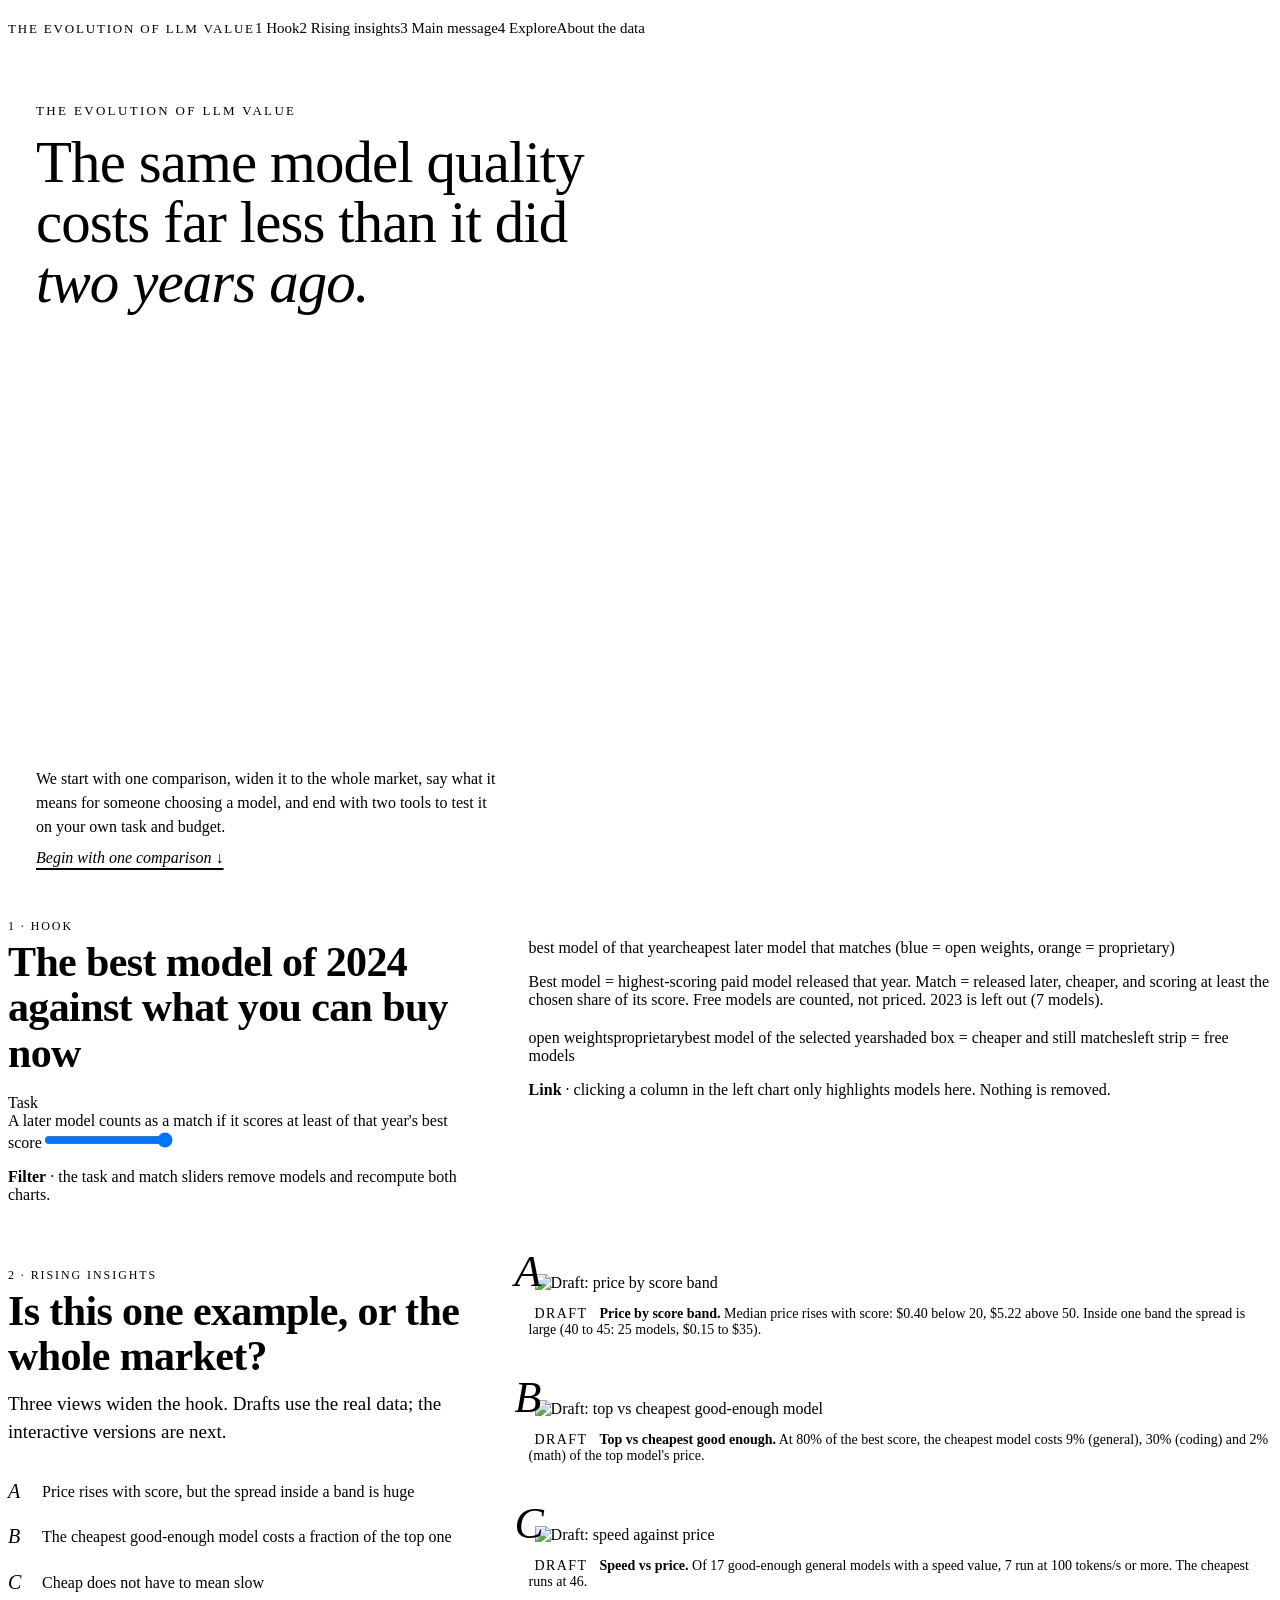
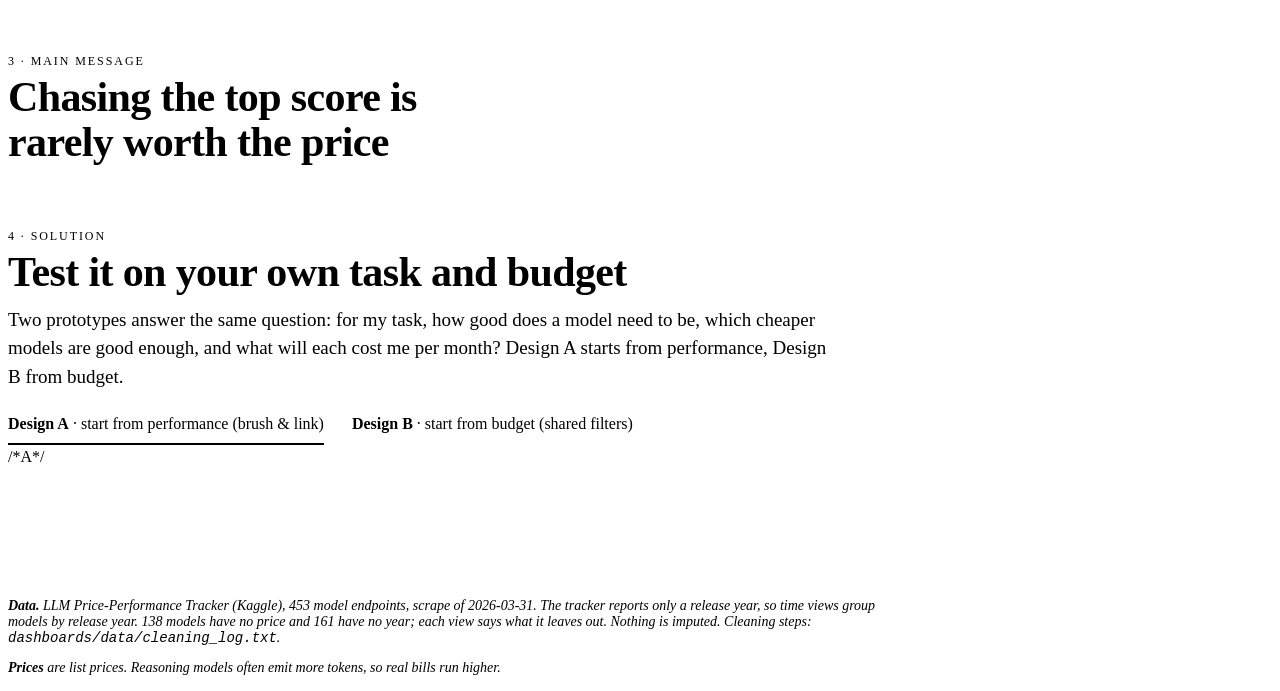
==== dashboards/src/index.html @ a0e3955b "Sticky-text split layout, hero time probe, count-ups, entrance reveals, reading progress and current" ====
<!doctype html>
<html lang="en"><head><meta charset="utf-8"><meta name="viewport" content="width=device-width,initial-scale=1">
<title>The Evolution of LLM Value</title>
<style>/*CSS*/
html { scroll-behavior: smooth; scroll-padding-top: 60px; }
.hero { min-height: calc(100vh - 52px); box-sizing: border-box; display: flex; flex-direction: column; }
section.story { padding: 120px 0 40px; }
/* split: the words stay pinned on the left while the evidence scrolls past on the right */
.split { display: grid; grid-template-columns: minmax(0, 5fr) minmax(0, 8fr); gap: 56px; align-items: start; }
.split > .txt { position: sticky; top: 84px; }
.split > .txt .controls { margin-top: 18px; }
.split > .vis { display: grid; gap: 28px; }
#hook .layoutB { grid-template-columns: 1fr; gap: 28px; }
#progress { position: absolute; left: 0; bottom: -1px; height: 2px; width: 100%; background: var(--emph); transform-origin: 0 50%; transform: scaleX(0); }
nav.top a[aria-current] { color: var(--text-primary); text-decoration: underline; text-decoration-color: var(--emph); text-underline-offset: 6px; text-decoration-thickness: 1.5px; }
.draft-index { list-style: none; padding: 0; margin: 22px 0 0; border-top: 1px solid var(--text-primary); }
.draft-index a { display: grid; grid-template-columns: 34px 1fr; padding: 12px 0; border-bottom: 1px solid var(--border); color: var(--text-secondary); text-decoration: none; font-size: 16px; line-height: 1.35; transition: color .2s, padding .2s; }
.draft-index a span { color: var(--emph); font-style: italic; font-size: 20px; line-height: 1; }
.draft-index a:hover, .draft-index a.on { color: var(--text-primary); padding-left: 6px; }
.fig-n { position: absolute; left: -14px; top: -18px; font-size: 44px; font-style: italic; line-height: 1; color: var(--emph); }
#message .stats { grid-template-columns: repeat(2, minmax(0, 1fr)); gap: 36px 32px; margin: 0; }
#message .stat .n { font-size: clamp(56px, 6.4vw, 96px); }
/* entrance: hidden only when JS is running and motion is welcome */
.js-rv .rv { opacity: 0; transform: translateY(18px); transition: opacity .7s ease, transform .7s cubic-bezier(.2,.7,.2,1); }
.js-rv .rv.in { opacity: 1; transform: none; }
/* draft lightbox */
#lightbox { position: fixed; inset: 0; z-index: 20; display: none; place-items: center; padding: 32px; background: rgb(20 16 10 / .72); cursor: zoom-out; }
#lightbox.on { display: grid; }
#lightbox figure { margin: 0; max-width: min(1100px, 100%); background: var(--surface-1); padding: 18px; border-radius: 2px; }
#lightbox img { width: 100%; height: auto; display: block; background: #fff; }
#lightbox figcaption { margin-top: 10px; font-size: 15px; color: var(--text-secondary); }
@media (max-width: 980px) { .split { grid-template-columns: 1fr; gap: 24px; } .split > .txt { position: static; } }
@media (max-width: 760px) { html nav.top { flex-wrap: nowrap; overflow-x: auto; white-space: nowrap; gap: 18px; scrollbar-width: none; } nav.top b { display: none; } }
@media (prefers-reduced-motion: reduce) { .js-rv .rv { opacity: 1; transform: none; transition: none; } }
nav.top { position: sticky; top: 0; z-index: 5; background: var(--surface-0); border-bottom: 1px solid var(--text-primary); margin: 0 -16px; padding: 12px 16px 10px; gap: 22px; flex-wrap: wrap; font-size: 15px; }
nav.top b { margin-right: auto; font-weight: 400; letter-spacing: .14em; text-transform: uppercase; font-size: 13px; }
nav.top a { text-decoration: none; color: var(--text-secondary); }
nav.top a:hover { color: var(--emph); }
/* Hero: a poster drawn from the data (story.js heroBg). Its own paper palette, light and dark. */
.hero { --paper: var(--surface-0); --ink: var(--text-primary); --ink-2: var(--text-secondary); --ink-3: var(--text-muted); --h-open: var(--open); --h-prop: var(--prop); --verm: var(--emph); --blend: multiply; }
@media (prefers-color-scheme: dark) { :root:where(:not([data-theme="light"])) .hero { --blend: screen; } }
:root[data-theme="dark"] .hero { --blend: screen; }
body { overflow-x: clip; }
.hero { position: relative; isolation: isolate; overflow: hidden; margin-inline: calc(50% - 50vw); padding: 56px max(16px, calc(50vw - 604px)) 28px;
  justify-content: space-between !important; background: var(--paper); color: var(--ink); font-family: var(--serif); }
#hero-bg { position: absolute; inset: 0; z-index: -1; width: 100%; height: 100%; }
.hero-head { display: grid; grid-template-columns: minmax(0, 1fr) auto; align-items: start; gap: 32px; }
.hero-kicker { font-size: 13px; letter-spacing: .18em; text-transform: uppercase; color: var(--ink-2); margin: 0 0 14px; }
.hero h1 { font-family: var(--serif); font-weight: 400; font-size: clamp(36px, 4.6vw, 64px); line-height: 1.02; letter-spacing: -0.015em; margin: 0; max-width: 10em; color: var(--ink); }
.hero h1 em { font-style: italic; color: var(--verm); }
.hero-num { text-align: right; margin: 6px 0 0; }
.hero-num .n { display: block; font-size: clamp(72px, 10vw, 156px); line-height: .82; letter-spacing: -0.04em; color: var(--verm); font-variant-numeric: lining-nums; }
.hero-num .d { display: block; margin-top: 12px; font-size: 15px; font-style: italic; line-height: 1.45; color: var(--ink-2); }
.hero-num .d b { font-style: normal; font-weight: 600; color: var(--ink); }
.hero-foot { display: flex; justify-content: space-between; align-items: flex-end; gap: 32px; flex-wrap: wrap; }
.hero-lede { max-width: 470px; font-size: 16px; line-height: 1.5; color: var(--ink-2); margin: 0 0 10px; }
.hero-scroll { font-style: italic; font-size: 16px; color: var(--ink); text-decoration: underline; text-decoration-color: var(--verm); text-underline-offset: 5px; text-decoration-thickness: 1.5px; }
.hero-scroll:hover { color: var(--verm); }
.hero-cap { max-width: 440px; margin: 0; font-size: 12.5px; font-style: italic; line-height: 1.5; color: var(--ink-3); text-align: right; }
#hero-bg text { font-family: var(--serif); }
#hero-bg .h-rule line { stroke: var(--ink-3); stroke-opacity: .28; stroke-dasharray: 1 5; }
#hero-bg .h-rule text { fill: var(--ink-3); font-size: 12px; font-style: italic; }
#hero-bg .h-strokes { mix-blend-mode: var(--blend); }
#hero-bg .h-strokes line { stroke-width: 1.1; stroke-linecap: round; opacity: .3; }
#hero-bg .h-strokes line.hit { stroke-width: 2; opacity: .85; }
#hero-bg .h-strokes .open { stroke: var(--h-open); fill: var(--h-open); }
#hero-bg .h-strokes .prop { stroke: var(--h-prop); fill: var(--h-prop); }
#hero-bg .h-base { stroke: var(--ink); stroke-width: 1.2; }
#hero-bg .h-year text { fill: var(--ink-2); font-size: 15px; font-style: italic; }
#hero-bg .h-ink path { fill: none; stroke: var(--ink); stroke-linecap: round; stroke-linejoin: round; }
#hero-bg .h-ink .thick { stroke-width: 3.2; }
#hero-bg .h-ink .thin { stroke-width: 1.1; opacity: .55; }
#hero-bg .h-art { opacity: .36; }
#hero-bg .h-note circle { fill: var(--paper); stroke: var(--verm); stroke-width: 2; }
#hero-bg .h-note .flag circle { fill: var(--ink); stroke: var(--paper); stroke-width: 2; }
#hero-bg .h-note .stem { stroke: var(--ink); stroke-width: 1.6; opacity: .7; }
#hero-bg .h-note text { fill: var(--ink-2); font-size: 14px; paint-order: stroke; stroke: var(--paper); stroke-width: 5px; stroke-linejoin: round; }
#hero-bg .h-note .k { font-size: 11px; letter-spacing: .14em; text-transform: uppercase; fill: var(--verm); }
#hero-bg .h-note .nm { font-size: 15px; fill: var(--ink); }
#hero-bg .h-note .sub { font-style: italic; }
#hero-bg .h-probe line { stroke: var(--ink); stroke-width: 1; stroke-dasharray: 3 3; }
#hero-bg .h-probe circle { fill: var(--verm); stroke: var(--paper); stroke-width: 2.5; }
.hero-cap b { font-weight: 400; color: var(--ink-2); }
@media (hover: hover) and (min-width: 761px) { .hero { cursor: crosshair; } .hero a { cursor: pointer; } }
@media (max-width: 760px) { #hero-bg .h-note { opacity: .4; } .hero-head { grid-template-columns: 1fr; gap: 18px; } .hero-num { text-align: left; } .hero-cap { text-align: left; } }
section.story { margin-top: 0; padding: 24px 0; }
.step { font-size: 12px; letter-spacing: .16em; text-transform: uppercase; color: var(--emph); margin: 0 0 6px; }
section.story > h2, .split > .txt > h2 { font-size: clamp(28px, 3.4vw, 42px); line-height: 1.08; letter-spacing: -0.015em; margin: 0 0 10px; max-width: 22em; }
.big { font-size: 19px; line-height: 1.5; max-width: 820px; margin: 4px 0 16px; color: var(--text-secondary); }
.big b { color: var(--text-primary); font-weight: 600; }
.drafts { display: grid; grid-template-columns: 1fr; gap: 56px; }
.drafts figure { position: relative; margin: 0; cursor: zoom-in; transition: transform .35s cubic-bezier(.2,.7,.2,1); }
.drafts figure img { transition: box-shadow .35s, border-color .35s; }
.drafts figure:hover, .drafts figure.on { transform: translateY(-4px); }
.drafts figure:hover img, .drafts figure.on img { border-color: var(--text-primary); box-shadow: 0 14px 30px rgb(40 30 15 / .14); }
.drafts img { width: 100%; height: auto; border-radius: 2px; border: 1px solid var(--border); background: #fff; padding: 6px; box-sizing: border-box; }
.drafts figcaption { font-size: 14px; color: var(--text-secondary); margin-top: 8px; }
.tag { display: inline-block; font: 10.5px/1.6 var(--sans); letter-spacing: .1em; text-transform: uppercase; padding: 0 6px; border: 1px solid var(--text-muted); border-radius: 2px; color: var(--text-muted); margin-right: 6px; }
.stats { display: grid; grid-template-columns: repeat(4, minmax(0,1fr)); gap: 12px; margin: 12px 0; }
.stat { background: transparent; border: 0; border-top: 1px solid var(--text-primary); border-radius: 0; padding: 12px 2px 0; }
.stat .n { font-size: clamp(40px, 4.6vw, 60px); font-weight: 400; color: var(--emph); line-height: 1; letter-spacing: -0.03em; }
.stat .d { font-size: 14px; font-style: italic; color: var(--text-secondary); margin-top: 8px; }
@media (max-width: 980px) { .stats { grid-template-columns: 1fr 1fr; } }
@media (max-width: 620px) { .stats, #message .stats { grid-template-columns: 1fr; } }
.tabs { display: flex; gap: 8px; margin: 10px 0 4px; flex-wrap: wrap; }
.tabs { gap: 28px !important; border-bottom: 1px solid var(--border); }
.tabs button { font: inherit; font-size: 16px; padding: 8px 0 10px; border: 0; border-bottom: 2px solid transparent; margin-bottom: -1px; background: none; color: var(--text-secondary); cursor: pointer; }
.tabs button b { color: var(--text-primary); }
.tabs button[aria-selected=true] { border-bottom-color: var(--emph); }
.tabs button[aria-selected=true] b { color: var(--emph); }
.design[hidden] { display: none; }
#h-sc .thr, #h-sc .thr-fill, #h-sc .thr-lab { display: none; }
footer { margin-top: 80px; font-size: 14px; font-style: italic; color: var(--text-muted); border-top: 1px solid var(--text-primary); padding-top: 14px; max-width: 900px; }
</style></head>
<body><main>
<nav class="top"><b>The Evolution of LLM Value</b><a href="#hook">1 Hook</a><a href="#insights">2 Rising insights</a><a href="#message">3 Main message</a><a href="#explore">4 Explore</a><a href="#about">About the data</a><span id="progress" aria-hidden="true"></span></nav>

<header class="hero" id="hero">
  <svg id="hero-bg" aria-hidden="true"></svg>
  <div class="hero-head">
    <div>
      <p class="hero-kicker">The Evolution of LLM Value</p>
      <h1>The same model quality costs far less than it did <em>two years ago.</em></h1>
    </div>
    <p class="hero-num"><span class="n" id="hero-ratio"></span><span class="d" id="hero-sub"></span></p>
  </div>
  <div class="hero-foot">
    <div>
      <p class="hero-lede">We start with one comparison, widen it to the whole market, say what it means for someone choosing a model, and end with two tools to test it on your own task and budget.</p>
      <a class="hero-scroll" href="#hook">Begin with one comparison ↓</a>
    </div>
    <p class="hero-cap" id="hero-cap"></p>
  </div>
</header>

<section class="story" id="hook">
 <div class="split">
 <div class="txt">
  <p class="step">1 · Hook</p>
  <h2>The best model of 2024 against what you can buy now</h2>
  <p class="big" id="hook-line"></p>
  <div class="controls card">
    <div class="grp"><span class="lab">Task</span><div class="seg" id="h-task"></div></div>
    <label class="grow"><span class="lab">A later model counts as a match if it scores at least <b id="h-pct-val"></b> of that year's best score</span><input id="h-pct" type="range" min="50" max="100" step="1" value="100"></label>
  </div>
  <p class="explain"><strong>Filter</strong> · the task and match sliders remove models and recompute both charts.</p>
 </div>
 <div class="vis">
  <div class="layoutB">
    <section class="card"><h2 id="h-flag-title"></h2><p class="hint" id="h-flag-hint"></p><div id="h-flags"></div><div class="legend"><span><i class="blk"></i>best model of that year</span><span><i class="hol" style="border-color:var(--open)"></i><i class="hol" style="border-color:var(--prop)"></i>cheapest later model that matches (blue = open weights, orange = proprietary)</span></div><p class="coverage">Best model = highest-scoring paid model released that year. Match = released later, cheaper, and scoring at least the chosen share of its score. Free models are counted, not priced. 2023 is left out (7 models).</p></section>
    <section class="card"><h2 id="h-sc-title"></h2><p class="hint" id="h-sc-hint"></p><div id="h-sc"></div>
      <div class="legend"><span><i style="background:var(--open)"></i>open weights</span><span><i style="background:var(--prop)"></i>proprietary</span><span><i class="ringi"></i>best model of the selected year</span><span>shaded box = cheaper and still matches</span><span>left strip = free models</span></div>
      <p class="coverage" id="h-cov"></p>
      <p class="explain link"><strong>Link</strong> · clicking a column in the left chart only highlights models here. Nothing is removed.</p></section>
  </div>
 </div>
 </div>
</section>

<section class="story" id="insights">
 <div class="split">
 <div class="txt">
  <p class="step">2 · Rising insights</p>
  <h2>Is this one example, or the whole market?</h2>
  <p class="big">Three views widen the hook. Drafts use the real data; the interactive versions are next.</p>
  <ol class="draft-index">
    <li><a href="#d1" data-f="d1"><span>A</span>Price rises with score, but the spread inside a band is huge</a></li>
    <li><a href="#d2" data-f="d2"><span>B</span>The cheapest good-enough model costs a fraction of the top one</a></li>
    <li><a href="#d3" data-f="d3"><span>C</span>Cheap does not have to mean slow</a></li>
  </ol>
 </div>
 <div class="vis">
  <div class="drafts">
    <figure id="d1"><span class="fig-n">A</span><img src="img/draft-1-price-by-score-band.png" alt="Draft: price by score band"><figcaption><span class="tag">draft</span><b>Price by score band.</b> Median price rises with score: $0.40 below 20, $5.22 above 50. Inside one band the spread is large (40 to 45: 25 models, $0.15 to $35).</figcaption></figure>
    <figure id="d2"><span class="fig-n">B</span><img src="img/draft-2-top-vs-cheapest.png" alt="Draft: top vs cheapest good-enough model"><figcaption><span class="tag">draft</span><b>Top vs cheapest good enough.</b> At 80% of the best score, the cheapest model costs 9% (general), 30% (coding) and 2% (math) of the top model's price.</figcaption></figure>
    <figure id="d3"><span class="fig-n">C</span><img src="img/draft-3-speed-vs-price.png" alt="Draft: speed against price"><figcaption><span class="tag">draft</span><b>Speed vs price.</b> Of 17 good-enough general models with a speed value, 7 run at 100 tokens/s or more. The cheapest runs at 46.</figcaption></figure>
  </div>
 </div>
 </div>
</section>

<section class="story" id="message">
 <div class="split">
 <div class="txt">
  <p class="step">3 · Main message</p>
  <h2>Chasing the top score is rarely worth the price</h2>
  <p class="big" id="msg-line"></p>
  <p class="coverage" id="msg-cov"></p>
 </div>
 <div class="vis">
  <div class="stats" id="stats"></div>
 </div>
 </div>
</section>

<section class="story" id="explore">
  <p class="step">4 · Solution</p>
  <h2>Test it on your own task and budget</h2>
  <p class="big">Two prototypes answer the same question: for my task, how good does a model need to be, which cheaper models are good enough, and what will each cost me per month? Design A starts from performance, Design B from budget.</p>
  <div class="tabs" role="tablist">
    <button role="tab" id="tab-a" aria-selected="true"><b>Design A</b> · start from performance <span style="color:var(--text-muted)">(brush &amp; link)</span></button>
    <button role="tab" id="tab-b" aria-selected="false"><b>Design B</b> · start from budget <span style="color:var(--text-muted)">(shared filters)</span></button>
  </div>
  <div class="design" id="design-a">/*A*/</div>
  <div class="design" id="design-b" hidden>/*B*/</div>
</section>

<footer id="about">
  <p><b>Data.</b> LLM Price-Performance Tracker (Kaggle), 453 model endpoints, scrape of 2026-03-31. The tracker reports only a release year, so time views group models by release year. 138 models have no price and 161 have no year; each view says what it leaves out. Nothing is imputed. Cleaning steps: <code>dashboards/data/cleaning_log.txt</code>.</p>
  <p><b>Prices</b> are list prices. Reasoning models often emit more tokens, so real bills run higher.</p>
</footer>
</main>
<script>/*D3*/</script>
<script>/*DATA*/</script>
<script>/*STATS*/</script>
<script>/*COMMON*/</script>
<script>/*APAGE*/</script>
<script>/*BPAGE*/</script>
<script>/*STORY*/</script>
<script>
(function(){
  const show = (k) => { for (const x of ["a","b"]) { document.getElementById("design-"+x).hidden = x!==k; document.getElementById("tab-"+x).setAttribute("aria-selected", x===k); } };
  document.getElementById("tab-a").onclick = () => show("a"); document.getElementById("tab-b").onclick = () => show("b");
  const fromHash = () => { if (location.hash === "#a" || location.hash === "#b") { show(location.hash[1]); document.getElementById("explore").scrollIntoView(); } };
  fromHash(); addEventListener("hashchange", fromHash);
})();
</script>
</body></html>
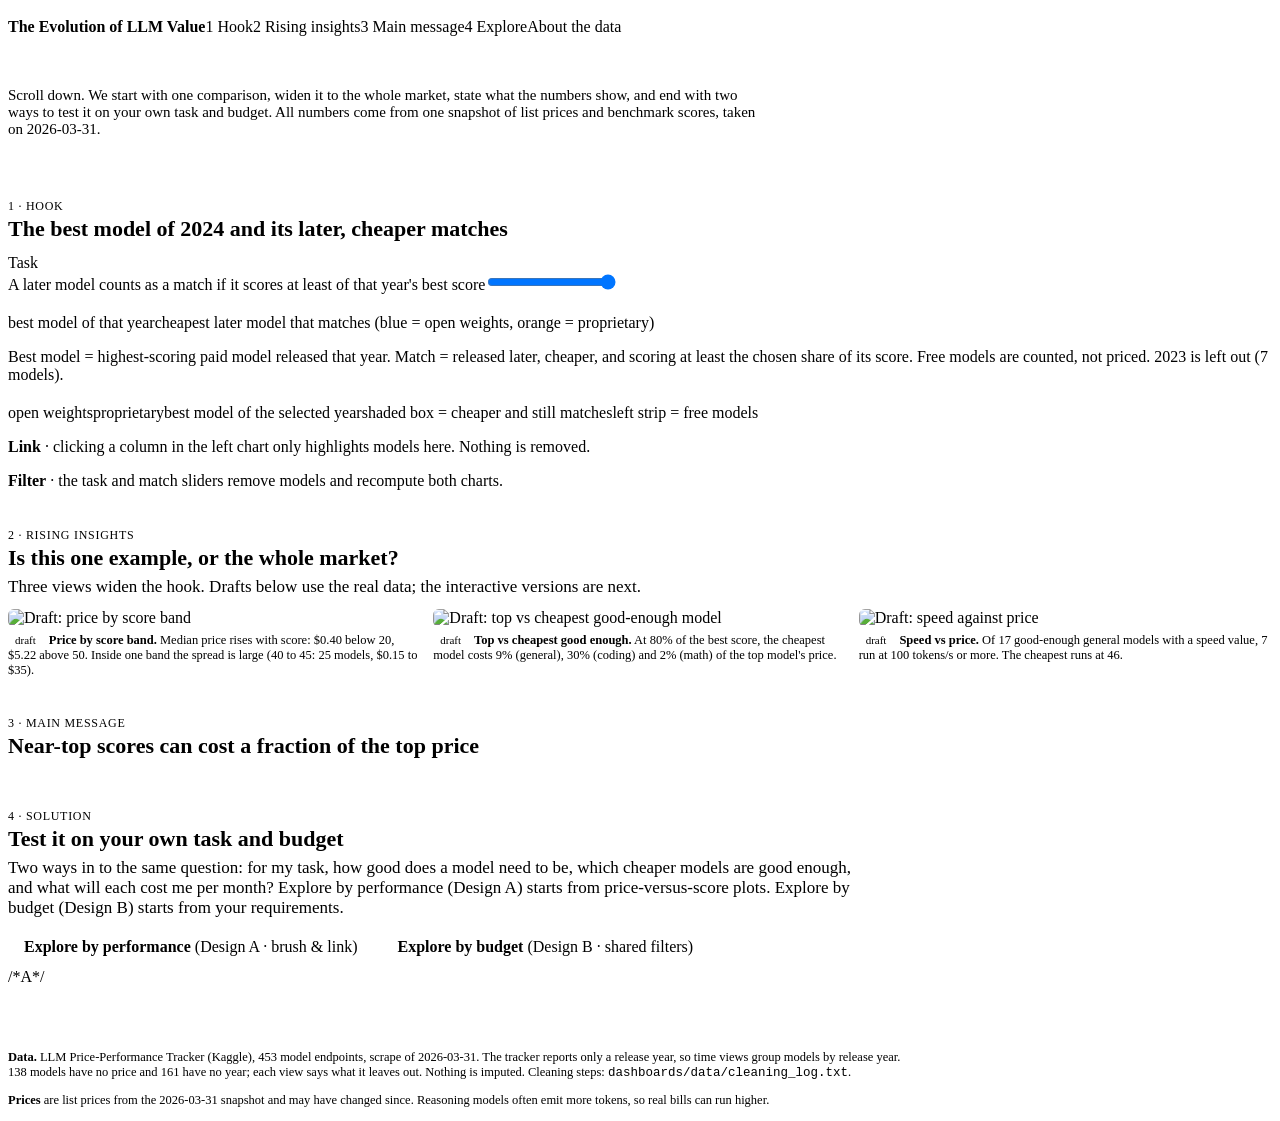
==== commit 714dfd99: "new refinements" ====
--- a/dashboards/src/index.html
+++ b/dashboards/src/index.html
@@ -2,150 +2,55 @@
 <html lang="en"><head><meta charset="utf-8"><meta name="viewport" content="width=device-width,initial-scale=1">
 <title>The Evolution of LLM Value</title>
 <style>/*CSS*/
-html { scroll-behavior: smooth; scroll-padding-top: 60px; }
-.hero { min-height: calc(100vh - 52px); box-sizing: border-box; display: flex; flex-direction: column; }
-section.story { padding: 120px 0 40px; }
-/* split: the words stay pinned on the left while the evidence scrolls past on the right */
-.split { display: grid; grid-template-columns: minmax(0, 5fr) minmax(0, 8fr); gap: 56px; align-items: start; }
-.split > .txt { position: sticky; top: 84px; }
-.split > .txt .controls { margin-top: 18px; }
-.split > .vis { display: grid; gap: 28px; }
-#hook .layoutB { grid-template-columns: 1fr; gap: 28px; }
-#progress { position: absolute; left: 0; bottom: -1px; height: 2px; width: 100%; background: var(--emph); transform-origin: 0 50%; transform: scaleX(0); }
-nav.top a[aria-current] { color: var(--text-primary); text-decoration: underline; text-decoration-color: var(--emph); text-underline-offset: 6px; text-decoration-thickness: 1.5px; }
-.draft-index { list-style: none; padding: 0; margin: 22px 0 0; border-top: 1px solid var(--text-primary); }
-.draft-index a { display: grid; grid-template-columns: 34px 1fr; padding: 12px 0; border-bottom: 1px solid var(--border); color: var(--text-secondary); text-decoration: none; font-size: 16px; line-height: 1.35; transition: color .2s, padding .2s; }
-.draft-index a span { color: var(--emph); font-style: italic; font-size: 20px; line-height: 1; }
-.draft-index a:hover, .draft-index a.on { color: var(--text-primary); padding-left: 6px; }
-.fig-n { position: absolute; left: -14px; top: -18px; font-size: 44px; font-style: italic; line-height: 1; color: var(--emph); }
-#message .stats { grid-template-columns: repeat(2, minmax(0, 1fr)); gap: 36px 32px; margin: 0; }
-#message .stat .n { font-size: clamp(56px, 6.4vw, 96px); }
-/* entrance: hidden only when JS is running and motion is welcome */
-.js-rv .rv { opacity: 0; transform: translateY(18px); transition: opacity .7s ease, transform .7s cubic-bezier(.2,.7,.2,1); }
-.js-rv .rv.in { opacity: 1; transform: none; }
-/* draft lightbox */
-#lightbox { position: fixed; inset: 0; z-index: 20; display: none; place-items: center; padding: 32px; background: rgb(20 16 10 / .72); cursor: zoom-out; }
-#lightbox.on { display: grid; }
-#lightbox figure { margin: 0; max-width: min(1100px, 100%); background: var(--surface-1); padding: 18px; border-radius: 2px; }
-#lightbox img { width: 100%; height: auto; display: block; background: #fff; }
-#lightbox figcaption { margin-top: 10px; font-size: 15px; color: var(--text-secondary); }
-@media (max-width: 980px) { .split { grid-template-columns: 1fr; gap: 24px; } .split > .txt { position: static; } }
-@media (max-width: 760px) { html nav.top { flex-wrap: nowrap; overflow-x: auto; white-space: nowrap; gap: 18px; scrollbar-width: none; } nav.top b { display: none; } }
-@media (prefers-reduced-motion: reduce) { .js-rv .rv { opacity: 1; transform: none; transition: none; } }
-nav.top { position: sticky; top: 0; z-index: 5; background: var(--surface-0); border-bottom: 1px solid var(--text-primary); margin: 0 -16px; padding: 12px 16px 10px; gap: 22px; flex-wrap: wrap; font-size: 15px; }
-nav.top b { margin-right: auto; font-weight: 400; letter-spacing: .14em; text-transform: uppercase; font-size: 13px; }
+html { scroll-behavior: smooth; scroll-padding-top: 52px; }
+nav.top { position: sticky; top: 0; z-index: 5; background: var(--surface-0); border-bottom: 1px solid var(--border); margin: 0 -16px; padding: 10px 16px; gap: 20px; flex-wrap: wrap; }
+nav.top b { margin-right: auto; }
 nav.top a { text-decoration: none; color: var(--text-secondary); }
-nav.top a:hover { color: var(--emph); }
-/* Hero: a poster drawn from the data (story.js heroBg). Its own paper palette, light and dark. */
-.hero { --paper: var(--surface-0); --ink: var(--text-primary); --ink-2: var(--text-secondary); --ink-3: var(--text-muted); --h-open: var(--open); --h-prop: var(--prop); --verm: var(--emph); --blend: multiply; }
-@media (prefers-color-scheme: dark) { :root:where(:not([data-theme="light"])) .hero { --blend: screen; } }
-:root[data-theme="dark"] .hero { --blend: screen; }
-body { overflow-x: clip; }
-.hero { position: relative; isolation: isolate; overflow: hidden; margin-inline: calc(50% - 50vw); padding: 56px max(16px, calc(50vw - 604px)) 28px;
-  justify-content: space-between !important; background: var(--paper); color: var(--ink); font-family: var(--serif); }
-#hero-bg { position: absolute; inset: 0; z-index: -1; width: 100%; height: 100%; }
-.hero-head { display: grid; grid-template-columns: minmax(0, 1fr) auto; align-items: start; gap: 32px; }
-.hero-kicker { font-size: 13px; letter-spacing: .18em; text-transform: uppercase; color: var(--ink-2); margin: 0 0 14px; }
-.hero h1 { font-family: var(--serif); font-weight: 400; font-size: clamp(36px, 4.6vw, 64px); line-height: 1.02; letter-spacing: -0.015em; margin: 0; max-width: 10em; color: var(--ink); }
-.hero h1 em { font-style: italic; color: var(--verm); }
-.hero-num { text-align: right; margin: 6px 0 0; }
-.hero-num .n { display: block; font-size: clamp(72px, 10vw, 156px); line-height: .82; letter-spacing: -0.04em; color: var(--verm); font-variant-numeric: lining-nums; }
-.hero-num .d { display: block; margin-top: 12px; font-size: 15px; font-style: italic; line-height: 1.45; color: var(--ink-2); }
-.hero-num .d b { font-style: normal; font-weight: 600; color: var(--ink); }
-.hero-foot { display: flex; justify-content: space-between; align-items: flex-end; gap: 32px; flex-wrap: wrap; }
-.hero-lede { max-width: 470px; font-size: 16px; line-height: 1.5; color: var(--ink-2); margin: 0 0 10px; }
-.hero-scroll { font-style: italic; font-size: 16px; color: var(--ink); text-decoration: underline; text-decoration-color: var(--verm); text-underline-offset: 5px; text-decoration-thickness: 1.5px; }
-.hero-scroll:hover { color: var(--verm); }
-.hero-cap { max-width: 440px; margin: 0; font-size: 12.5px; font-style: italic; line-height: 1.5; color: var(--ink-3); text-align: right; }
-#hero-bg text { font-family: var(--serif); }
-#hero-bg .h-rule line { stroke: var(--ink-3); stroke-opacity: .28; stroke-dasharray: 1 5; }
-#hero-bg .h-rule text { fill: var(--ink-3); font-size: 12px; font-style: italic; }
-#hero-bg .h-strokes { mix-blend-mode: var(--blend); }
-#hero-bg .h-strokes line { stroke-width: 1.1; stroke-linecap: round; opacity: .3; }
-#hero-bg .h-strokes line.hit { stroke-width: 2; opacity: .85; }
-#hero-bg .h-strokes .open { stroke: var(--h-open); fill: var(--h-open); }
-#hero-bg .h-strokes .prop { stroke: var(--h-prop); fill: var(--h-prop); }
-#hero-bg .h-base { stroke: var(--ink); stroke-width: 1.2; }
-#hero-bg .h-year text { fill: var(--ink-2); font-size: 15px; font-style: italic; }
-#hero-bg .h-ink path { fill: none; stroke: var(--ink); stroke-linecap: round; stroke-linejoin: round; }
-#hero-bg .h-ink .thick { stroke-width: 3.2; }
-#hero-bg .h-ink .thin { stroke-width: 1.1; opacity: .55; }
-#hero-bg .h-art { opacity: .36; }
-#hero-bg .h-note circle { fill: var(--paper); stroke: var(--verm); stroke-width: 2; }
-#hero-bg .h-note .flag circle { fill: var(--ink); stroke: var(--paper); stroke-width: 2; }
-#hero-bg .h-note .stem { stroke: var(--ink); stroke-width: 1.6; opacity: .7; }
-#hero-bg .h-note text { fill: var(--ink-2); font-size: 14px; paint-order: stroke; stroke: var(--paper); stroke-width: 5px; stroke-linejoin: round; }
-#hero-bg .h-note .k { font-size: 11px; letter-spacing: .14em; text-transform: uppercase; fill: var(--verm); }
-#hero-bg .h-note .nm { font-size: 15px; fill: var(--ink); }
-#hero-bg .h-note .sub { font-style: italic; }
-#hero-bg .h-probe line { stroke: var(--ink); stroke-width: 1; stroke-dasharray: 3 3; }
-#hero-bg .h-probe circle { fill: var(--verm); stroke: var(--paper); stroke-width: 2.5; }
-.hero-cap b { font-weight: 400; color: var(--ink-2); }
-@media (hover: hover) and (min-width: 761px) { .hero { cursor: crosshair; } .hero a { cursor: pointer; } }
-@media (max-width: 760px) { #hero-bg .h-note { opacity: .4; } .hero-head { grid-template-columns: 1fr; gap: 18px; } .hero-num { text-align: left; } .hero-cap { text-align: left; } }
-section.story { margin-top: 0; padding: 24px 0; }
-.step { font-size: 12px; letter-spacing: .16em; text-transform: uppercase; color: var(--emph); margin: 0 0 6px; }
-section.story > h2, .split > .txt > h2 { font-size: clamp(28px, 3.4vw, 42px); line-height: 1.08; letter-spacing: -0.015em; margin: 0 0 10px; max-width: 22em; }
-.big { font-size: 19px; line-height: 1.5; max-width: 820px; margin: 4px 0 16px; color: var(--text-secondary); }
-.big b { color: var(--text-primary); font-weight: 600; }
-.drafts { display: grid; grid-template-columns: 1fr; gap: 56px; }
-.drafts figure { position: relative; margin: 0; cursor: zoom-in; transition: transform .35s cubic-bezier(.2,.7,.2,1); }
-.drafts figure img { transition: box-shadow .35s, border-color .35s; }
-.drafts figure:hover, .drafts figure.on { transform: translateY(-4px); }
-.drafts figure:hover img, .drafts figure.on img { border-color: var(--text-primary); box-shadow: 0 14px 30px rgb(40 30 15 / .14); }
-.drafts img { width: 100%; height: auto; border-radius: 2px; border: 1px solid var(--border); background: #fff; padding: 6px; box-sizing: border-box; }
-.drafts figcaption { font-size: 14px; color: var(--text-secondary); margin-top: 8px; }
-.tag { display: inline-block; font: 10.5px/1.6 var(--sans); letter-spacing: .1em; text-transform: uppercase; padding: 0 6px; border: 1px solid var(--text-muted); border-radius: 2px; color: var(--text-muted); margin-right: 6px; }
+nav.top a:hover { color: var(--accent); }
+.hero { padding: 26px 0 8px; }
+.hero h1 { font-size: 30px; line-height: 1.15; margin: 4px 0 8px; max-width: 860px; }
+.hero p { max-width: 760px; color: var(--text-secondary); font-size: 15px; }
+section.story { margin-top: 38px; }
+.step { font-size: 12px; letter-spacing: .06em; text-transform: uppercase; color: var(--text-muted); margin: 0; }
+section.story > h2 { font-size: 22px; margin: 2px 0 6px; }
+.big { font-size: 17px; max-width: 860px; margin: 4px 0 12px; }
+.big b { color: var(--accent); }
+.drafts { display: grid; grid-template-columns: repeat(3, minmax(0,1fr)); gap: 12px; }
+.drafts figure { margin: 0; }
+.drafts img { width: 100%; height: auto; border-radius: 6px; border: 1px solid var(--border); background: #fff; }
+.drafts figcaption { font-size: 12.5px; color: var(--text-secondary); margin-top: 6px; }
+.tag { display: inline-block; font-size: 11px; padding: 1px 7px; border: 1px dashed var(--text-muted); border-radius: 10px; color: var(--text-muted); margin-right: 6px; }
 .stats { display: grid; grid-template-columns: repeat(4, minmax(0,1fr)); gap: 12px; margin: 12px 0; }
-.stat { background: transparent; border: 0; border-top: 1px solid var(--text-primary); border-radius: 0; padding: 12px 2px 0; }
-.stat .n { font-size: clamp(40px, 4.6vw, 60px); font-weight: 400; color: var(--emph); line-height: 1; letter-spacing: -0.03em; }
-.stat .d { font-size: 14px; font-style: italic; color: var(--text-secondary); margin-top: 8px; }
-@media (max-width: 980px) { .stats { grid-template-columns: 1fr 1fr; } }
-@media (max-width: 620px) { .stats, #message .stats { grid-template-columns: 1fr; } }
+.stat { background: var(--surface-1); border: 1px solid var(--border); border-radius: 10px; padding: 12px 14px; }
+.stat .n { font-size: 28px; font-weight: 700; color: var(--accent); line-height: 1.1; }
+.stat .d { font-size: 12.5px; color: var(--text-secondary); margin-top: 4px; }
+@media (max-width: 980px) { .drafts, .stats { grid-template-columns: 1fr 1fr; } }
+@media (max-width: 620px) { .drafts, .stats { grid-template-columns: 1fr; } }
 .tabs { display: flex; gap: 8px; margin: 10px 0 4px; flex-wrap: wrap; }
-.tabs { gap: 28px !important; border-bottom: 1px solid var(--border); }
-.tabs button { font: inherit; font-size: 16px; padding: 8px 0 10px; border: 0; border-bottom: 2px solid transparent; margin-bottom: -1px; background: none; color: var(--text-secondary); cursor: pointer; }
+.tabs button { font: inherit; padding: 8px 16px; border: 1px solid var(--border); border-radius: 10px; background: var(--surface-1); color: var(--text-secondary); cursor: pointer; }
 .tabs button b { color: var(--text-primary); }
-.tabs button[aria-selected=true] { border-bottom-color: var(--emph); }
-.tabs button[aria-selected=true] b { color: var(--emph); }
+.tabs button[aria-selected=true] { border-color: var(--accent); box-shadow: 0 0 0 1px var(--accent); }
+.tabs button[aria-selected=true] b { color: var(--accent); }
 .design[hidden] { display: none; }
 #h-sc .thr, #h-sc .thr-fill, #h-sc .thr-lab { display: none; }
-footer { margin-top: 80px; font-size: 14px; font-style: italic; color: var(--text-muted); border-top: 1px solid var(--text-primary); padding-top: 14px; max-width: 900px; }
+footer { margin-top: 40px; font-size: 12.5px; color: var(--text-muted); border-top: 1px solid var(--border); padding-top: 12px; max-width: 900px; }
 </style></head>
 <body><main>
-<nav class="top"><b>The Evolution of LLM Value</b><a href="#hook">1 Hook</a><a href="#insights">2 Rising insights</a><a href="#message">3 Main message</a><a href="#explore">4 Explore</a><a href="#about">About the data</a><span id="progress" aria-hidden="true"></span></nav>
+<nav class="top"><b>The Evolution of LLM Value</b><a href="#hook">1 Hook</a><a href="#insights">2 Rising insights</a><a href="#message">3 Main message</a><a href="#explore">4 Explore</a><a href="#about">About the data</a></nav>
 
-<header class="hero" id="hero">
-  <svg id="hero-bg" aria-hidden="true"></svg>
-  <div class="hero-head">
-    <div>
-      <p class="hero-kicker">The Evolution of LLM Value</p>
-      <h1>The same model quality costs far less than it did <em>two years ago.</em></h1>
-    </div>
-    <p class="hero-num"><span class="n" id="hero-ratio"></span><span class="d" id="hero-sub"></span></p>
-  </div>
-  <div class="hero-foot">
-    <div>
-      <p class="hero-lede">We start with one comparison, widen it to the whole market, say what it means for someone choosing a model, and end with two tools to test it on your own task and budget.</p>
-      <a class="hero-scroll" href="#hook">Begin with one comparison ↓</a>
-    </div>
-    <p class="hero-cap" id="hero-cap"></p>
-  </div>
+<header class="hero">
+  <h1 id="hero-h1"></h1>
+  <p>Scroll down. We start with one comparison, widen it to the whole market, state what the numbers show, and end with two ways to test it on your own task and budget. All numbers come from one snapshot of list prices and benchmark scores, taken on 2026-03-31.</p>
 </header>
 
 <section class="story" id="hook">
- <div class="split">
- <div class="txt">
   <p class="step">1 · Hook</p>
-  <h2>The best model of 2024 against what you can buy now</h2>
+  <h2>The best model of 2024 and its later, cheaper matches</h2>
   <p class="big" id="hook-line"></p>
   <div class="controls card">
     <div class="grp"><span class="lab">Task</span><div class="seg" id="h-task"></div></div>
     <label class="grow"><span class="lab">A later model counts as a match if it scores at least <b id="h-pct-val"></b> of that year's best score</span><input id="h-pct" type="range" min="50" max="100" step="1" value="100"></label>
   </div>
-  <p class="explain"><strong>Filter</strong> · the task and match sliders remove models and recompute both charts.</p>
- </div>
- <div class="vis">
   <div class="layoutB">
     <section class="card"><h2 id="h-flag-title"></h2><p class="hint" id="h-flag-hint"></p><div id="h-flags"></div><div class="legend"><span><i class="blk"></i>best model of that year</span><span><i class="hol" style="border-color:var(--open)"></i><i class="hol" style="border-color:var(--prop)"></i>cheapest later model that matches (blue = open weights, orange = proprietary)</span></div><p class="coverage">Best model = highest-scoring paid model released that year. Match = released later, cheaper, and scoring at least the chosen share of its score. Free models are counted, not priced. 2023 is left out (7 models).</p></section>
     <section class="card"><h2 id="h-sc-title"></h2><p class="hint" id="h-sc-hint"></p><div id="h-sc"></div>
@@ -153,53 +58,35 @@
       <p class="coverage" id="h-cov"></p>
       <p class="explain link"><strong>Link</strong> · clicking a column in the left chart only highlights models here. Nothing is removed.</p></section>
   </div>
- </div>
- </div>
+  <p class="explain"><strong>Filter</strong> · the task and match sliders remove models and recompute both charts.</p>
 </section>
 
 <section class="story" id="insights">
- <div class="split">
- <div class="txt">
   <p class="step">2 · Rising insights</p>
   <h2>Is this one example, or the whole market?</h2>
-  <p class="big">Three views widen the hook. Drafts use the real data; the interactive versions are next.</p>
-  <ol class="draft-index">
-    <li><a href="#d1" data-f="d1"><span>A</span>Price rises with score, but the spread inside a band is huge</a></li>
-    <li><a href="#d2" data-f="d2"><span>B</span>The cheapest good-enough model costs a fraction of the top one</a></li>
-    <li><a href="#d3" data-f="d3"><span>C</span>Cheap does not have to mean slow</a></li>
-  </ol>
- </div>
- <div class="vis">
+  <p class="big">Three views widen the hook. Drafts below use the real data; the interactive versions are next.</p>
   <div class="drafts">
-    <figure id="d1"><span class="fig-n">A</span><img src="img/draft-1-price-by-score-band.png" alt="Draft: price by score band"><figcaption><span class="tag">draft</span><b>Price by score band.</b> Median price rises with score: $0.40 below 20, $5.22 above 50. Inside one band the spread is large (40 to 45: 25 models, $0.15 to $35).</figcaption></figure>
-    <figure id="d2"><span class="fig-n">B</span><img src="img/draft-2-top-vs-cheapest.png" alt="Draft: top vs cheapest good-enough model"><figcaption><span class="tag">draft</span><b>Top vs cheapest good enough.</b> At 80% of the best score, the cheapest model costs 9% (general), 30% (coding) and 2% (math) of the top model's price.</figcaption></figure>
-    <figure id="d3"><span class="fig-n">C</span><img src="img/draft-3-speed-vs-price.png" alt="Draft: speed against price"><figcaption><span class="tag">draft</span><b>Speed vs price.</b> Of 17 good-enough general models with a speed value, 7 run at 100 tokens/s or more. The cheapest runs at 46.</figcaption></figure>
+    <figure><img src="img/draft-1-price-by-score-band.png" alt="Draft: price by score band"><figcaption><span class="tag">draft</span><b>Price by score band.</b> Median price rises with score: $0.40 below 20, $5.22 above 50. Inside one band the spread is large (40 to 45: 25 models, $0.15 to $35).</figcaption></figure>
+    <figure><img src="img/draft-2-top-vs-cheapest.png" alt="Draft: top vs cheapest good-enough model"><figcaption><span class="tag">draft</span><b>Top vs cheapest good enough.</b> At 80% of the best score, the cheapest model costs 9% (general), 30% (coding) and 2% (math) of the top model's price.</figcaption></figure>
+    <figure><img src="img/draft-3-speed-vs-price.png" alt="Draft: speed against price"><figcaption><span class="tag">draft</span><b>Speed vs price.</b> Of 17 good-enough general models with a speed value, 7 run at 100 tokens/s or more. The cheapest runs at 46.</figcaption></figure>
   </div>
- </div>
- </div>
 </section>
 
 <section class="story" id="message">
- <div class="split">
- <div class="txt">
   <p class="step">3 · Main message</p>
-  <h2>Chasing the top score is rarely worth the price</h2>
+  <h2>Near-top scores can cost a fraction of the top price</h2>
   <p class="big" id="msg-line"></p>
+  <div class="stats" id="stats"></div>
   <p class="coverage" id="msg-cov"></p>
- </div>
- <div class="vis">
-  <div class="stats" id="stats"></div>
- </div>
- </div>
 </section>
 
 <section class="story" id="explore">
   <p class="step">4 · Solution</p>
   <h2>Test it on your own task and budget</h2>
-  <p class="big">Two prototypes answer the same question: for my task, how good does a model need to be, which cheaper models are good enough, and what will each cost me per month? Design A starts from performance, Design B from budget.</p>
+  <p class="big">Two ways in to the same question: for my task, how good does a model need to be, which cheaper models are good enough, and what will each cost me per month? Explore by performance (Design A) starts from price-versus-score plots. Explore by budget (Design B) starts from your requirements.</p>
   <div class="tabs" role="tablist">
-    <button role="tab" id="tab-a" aria-selected="true"><b>Design A</b> · start from performance <span style="color:var(--text-muted)">(brush &amp; link)</span></button>
-    <button role="tab" id="tab-b" aria-selected="false"><b>Design B</b> · start from budget <span style="color:var(--text-muted)">(shared filters)</span></button>
+    <button role="tab" id="tab-a" aria-selected="true"><b>Explore by performance</b> <span style="color:var(--text-muted)">(Design A · brush &amp; link)</span></button>
+    <button role="tab" id="tab-b" aria-selected="false"><b>Explore by budget</b> <span style="color:var(--text-muted)">(Design B · shared filters)</span></button>
   </div>
   <div class="design" id="design-a">/*A*/</div>
   <div class="design" id="design-b" hidden>/*B*/</div>
@@ -207,7 +94,7 @@
 
 <footer id="about">
   <p><b>Data.</b> LLM Price-Performance Tracker (Kaggle), 453 model endpoints, scrape of 2026-03-31. The tracker reports only a release year, so time views group models by release year. 138 models have no price and 161 have no year; each view says what it leaves out. Nothing is imputed. Cleaning steps: <code>dashboards/data/cleaning_log.txt</code>.</p>
-  <p><b>Prices</b> are list prices. Reasoning models often emit more tokens, so real bills run higher.</p>
+  <p><b>Prices</b> are list prices from the 2026-03-31 snapshot and may have changed since. Reasoning models often emit more tokens, so real bills can run higher.</p>
 </footer>
 </main>
 <script>/*D3*/</script>
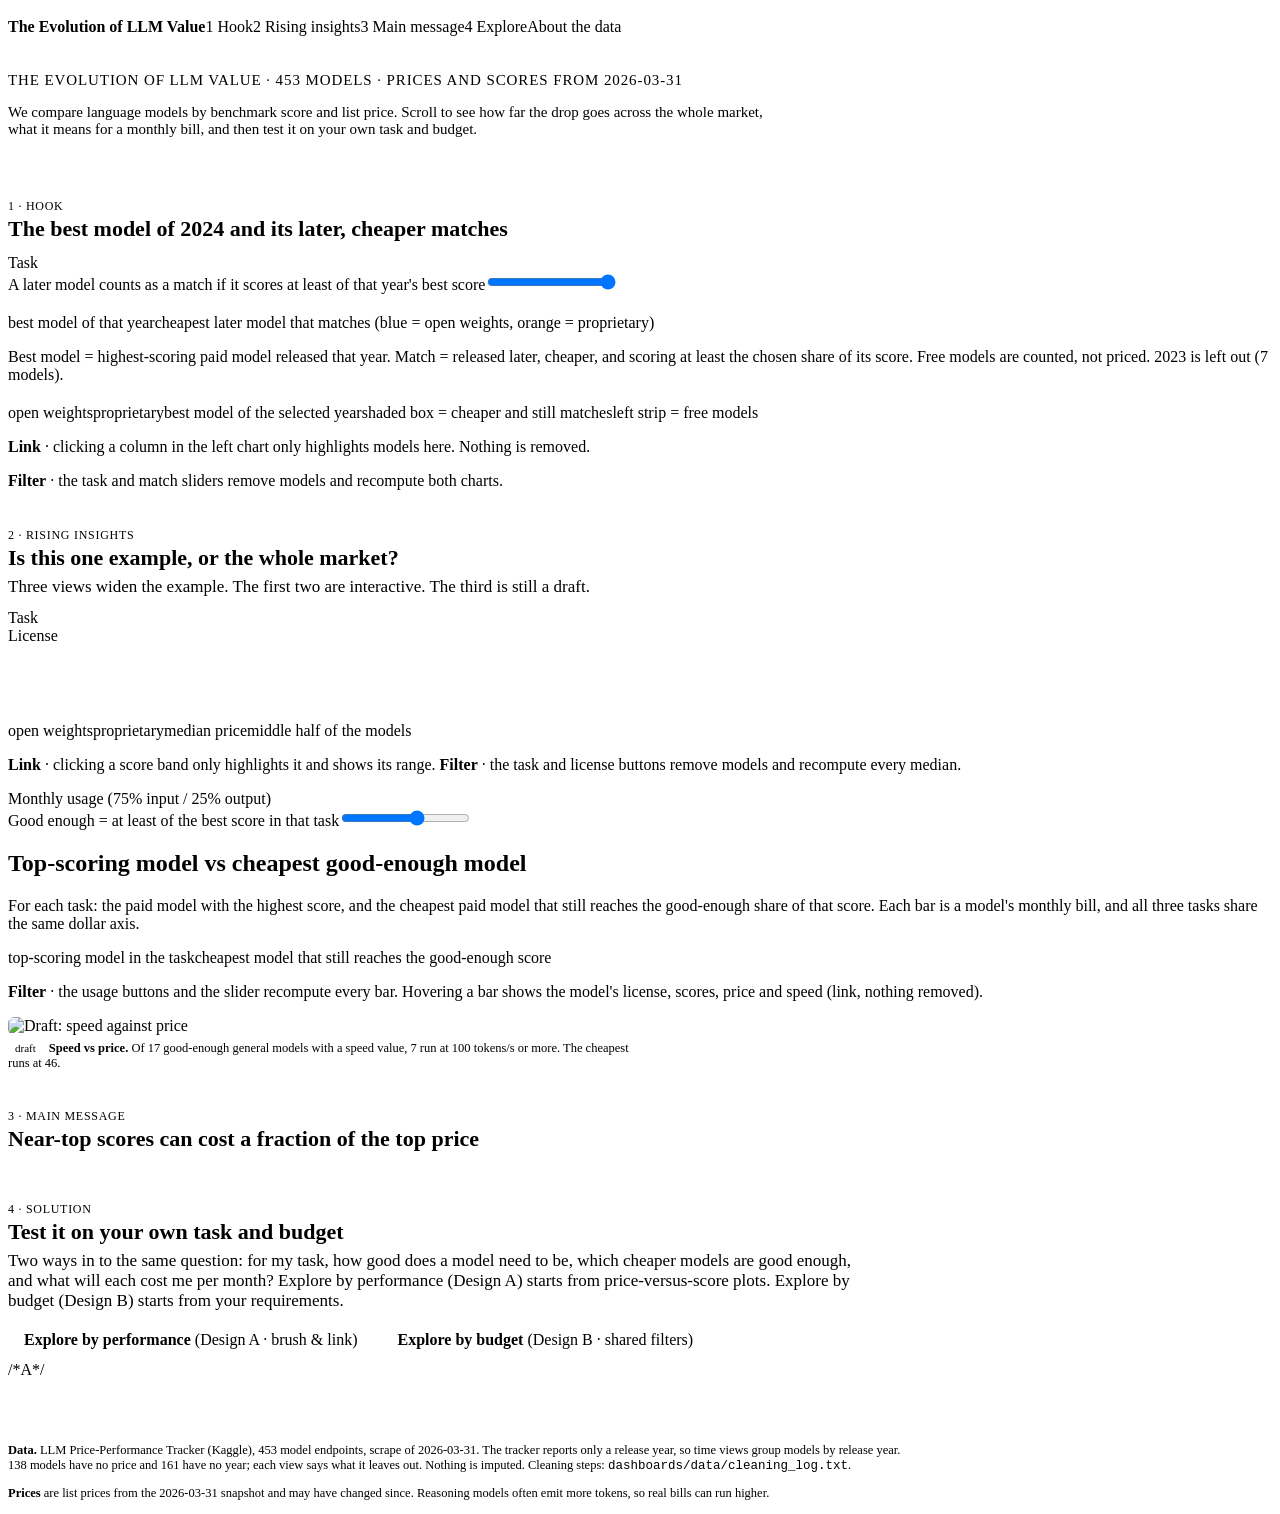
==== commit 7935097d: "new refinements" ====
--- a/dashboards/src/index.html
+++ b/dashboards/src/index.html
@@ -20,6 +20,7 @@
 .drafts img { width: 100%; height: auto; border-radius: 6px; border: 1px solid var(--border); background: #fff; }
 .drafts figcaption { font-size: 12.5px; color: var(--text-secondary); margin-top: 6px; }
 .tag { display: inline-block; font-size: 11px; padding: 1px 7px; border: 1px dashed var(--text-muted); border-radius: 10px; color: var(--text-muted); margin-right: 6px; }
+.drafts.two { grid-template-columns: minmax(0,1fr) minmax(0,1fr); }
 .stats { display: grid; grid-template-columns: repeat(4, minmax(0,1fr)); gap: 12px; margin: 12px 0; }
 .stat { background: var(--surface-1); border: 1px solid var(--border); border-radius: 10px; padding: 12px 14px; }
 .stat .n { font-size: 28px; font-weight: 700; color: var(--accent); line-height: 1.1; }
@@ -39,8 +40,9 @@
 <nav class="top"><b>The Evolution of LLM Value</b><a href="#hook">1 Hook</a><a href="#insights">2 Rising insights</a><a href="#message">3 Main message</a><a href="#explore">4 Explore</a><a href="#about">About the data</a></nav>
 
 <header class="hero">
+  <p class="step">The Evolution of LLM Value · 453 models · prices and scores from 2026-03-31</p>
   <h1 id="hero-h1"></h1>
-  <p>Scroll down. We start with one comparison, widen it to the whole market, state what the numbers show, and end with two ways to test it on your own task and budget. All numbers come from one snapshot of list prices and benchmark scores, taken on 2026-03-31.</p>
+  <p>We compare language models by benchmark score and list price. Scroll to see how far the drop goes across the whole market, what it means for a monthly bill, and then test it on your own task and budget.</p>
 </header>
 
 <section class="story" id="hook">
@@ -64,10 +66,34 @@
 <section class="story" id="insights">
   <p class="step">2 · Rising insights</p>
   <h2>Is this one example, or the whole market?</h2>
-  <p class="big">Three views widen the hook. Drafts below use the real data; the interactive versions are next.</p>
-  <div class="drafts">
-    <figure><img src="img/draft-1-price-by-score-band.png" alt="Draft: price by score band"><figcaption><span class="tag">draft</span><b>Price by score band.</b> Median price rises with score: $0.40 below 20, $5.22 above 50. Inside one band the spread is large (40 to 45: 25 models, $0.15 to $35).</figcaption></figure>
-    <figure><img src="img/draft-2-top-vs-cheapest.png" alt="Draft: top vs cheapest good-enough model"><figcaption><span class="tag">draft</span><b>Top vs cheapest good enough.</b> At 80% of the best score, the cheapest model costs 9% (general), 30% (coding) and 2% (math) of the top model's price.</figcaption></figure>
+  <p class="big">Three views widen the example. The first two are interactive. The third is still a draft.</p>
+  <section class="card">
+    <div class="controls">
+      <div class="grp"><span class="lab">Task</span><div class="seg" id="i-task"></div></div>
+      <div class="grp"><span class="lab">License</span><div class="seg" id="i-lic"></div></div>
+    </div>
+    <h2 id="i1-title"></h2>
+    <p class="hint" id="i1-hint"></p>
+    <p class="big" style="font-size:15px;margin:2px 0 8px" id="i1-take"></p>
+    <div id="i1-chart"></div>
+    <p class="hint" id="i1-detail" style="min-height:38px;margin-top:6px"></p>
+    <div class="legend"><span><i style="background:var(--open)"></i>open weights</span><span><i style="background:var(--prop)"></i>proprietary</span><span><i class="sq" style="background:var(--text-primary);height:3px;width:14px;border-radius:0;vertical-align:3px"></i>median price</span><span><i class="sq" style="background:var(--text-muted);opacity:.35"></i>middle half of the models</span></div>
+    <p class="coverage" id="i1-cov"></p>
+    <p class="explain link"><strong>Link</strong> · clicking a score band only highlights it and shows its range. <strong>Filter</strong> · the task and license buttons remove models and recompute every median.</p>
+  </section>
+  <section class="card" style="margin-top:14px">
+    <div class="controls">
+      <div class="grp"><span class="lab">Monthly usage (75% input / 25% output)</span><div class="seg" id="i2-usage"></div></div>
+      <label class="grow"><span class="lab">Good enough = at least <b id="i2-pct-val"></b> of the best score in that task</span><input id="i2-pct" type="range" min="50" max="100" step="1" value="80"></label>
+    </div>
+    <h2>Top-scoring model vs cheapest good-enough model</h2>
+    <p class="hint">For each task: the paid model with the highest score, and the cheapest paid model that still reaches the good-enough share of that score. Each bar is a model's monthly bill, and all three tasks share the same dollar axis.</p>
+    <div id="i2-chart"></div>
+    <div class="legend"><span><i class="sq" style="background:var(--role-top)"></i>top-scoring model in the task</span><span><i class="sq" style="background:var(--role-cheap)"></i>cheapest model that still reaches the good-enough score</span></div>
+    <p class="coverage" id="i2-cov"></p>
+    <p class="explain link"><strong>Filter</strong> · the usage buttons and the slider recompute every bar. Hovering a bar shows the model's license, scores, price and speed (link, nothing removed).</p>
+  </section>
+  <div class="drafts two" style="margin-top:14px">
     <figure><img src="img/draft-3-speed-vs-price.png" alt="Draft: speed against price"><figcaption><span class="tag">draft</span><b>Speed vs price.</b> Of 17 good-enough general models with a speed value, 7 run at 100 tokens/s or more. The cheapest runs at 46.</figcaption></figure>
   </div>
 </section>
@@ -104,6 +130,7 @@
 <script>/*APAGE*/</script>
 <script>/*BPAGE*/</script>
 <script>/*STORY*/</script>
+<script>/*INSIGHTS*/</script>
 <script>
 (function(){
   const show = (k) => { for (const x of ["a","b"]) { document.getElementById("design-"+x).hidden = x!==k; document.getElementById("tab-"+x).setAttribute("aria-selected", x===k); } };
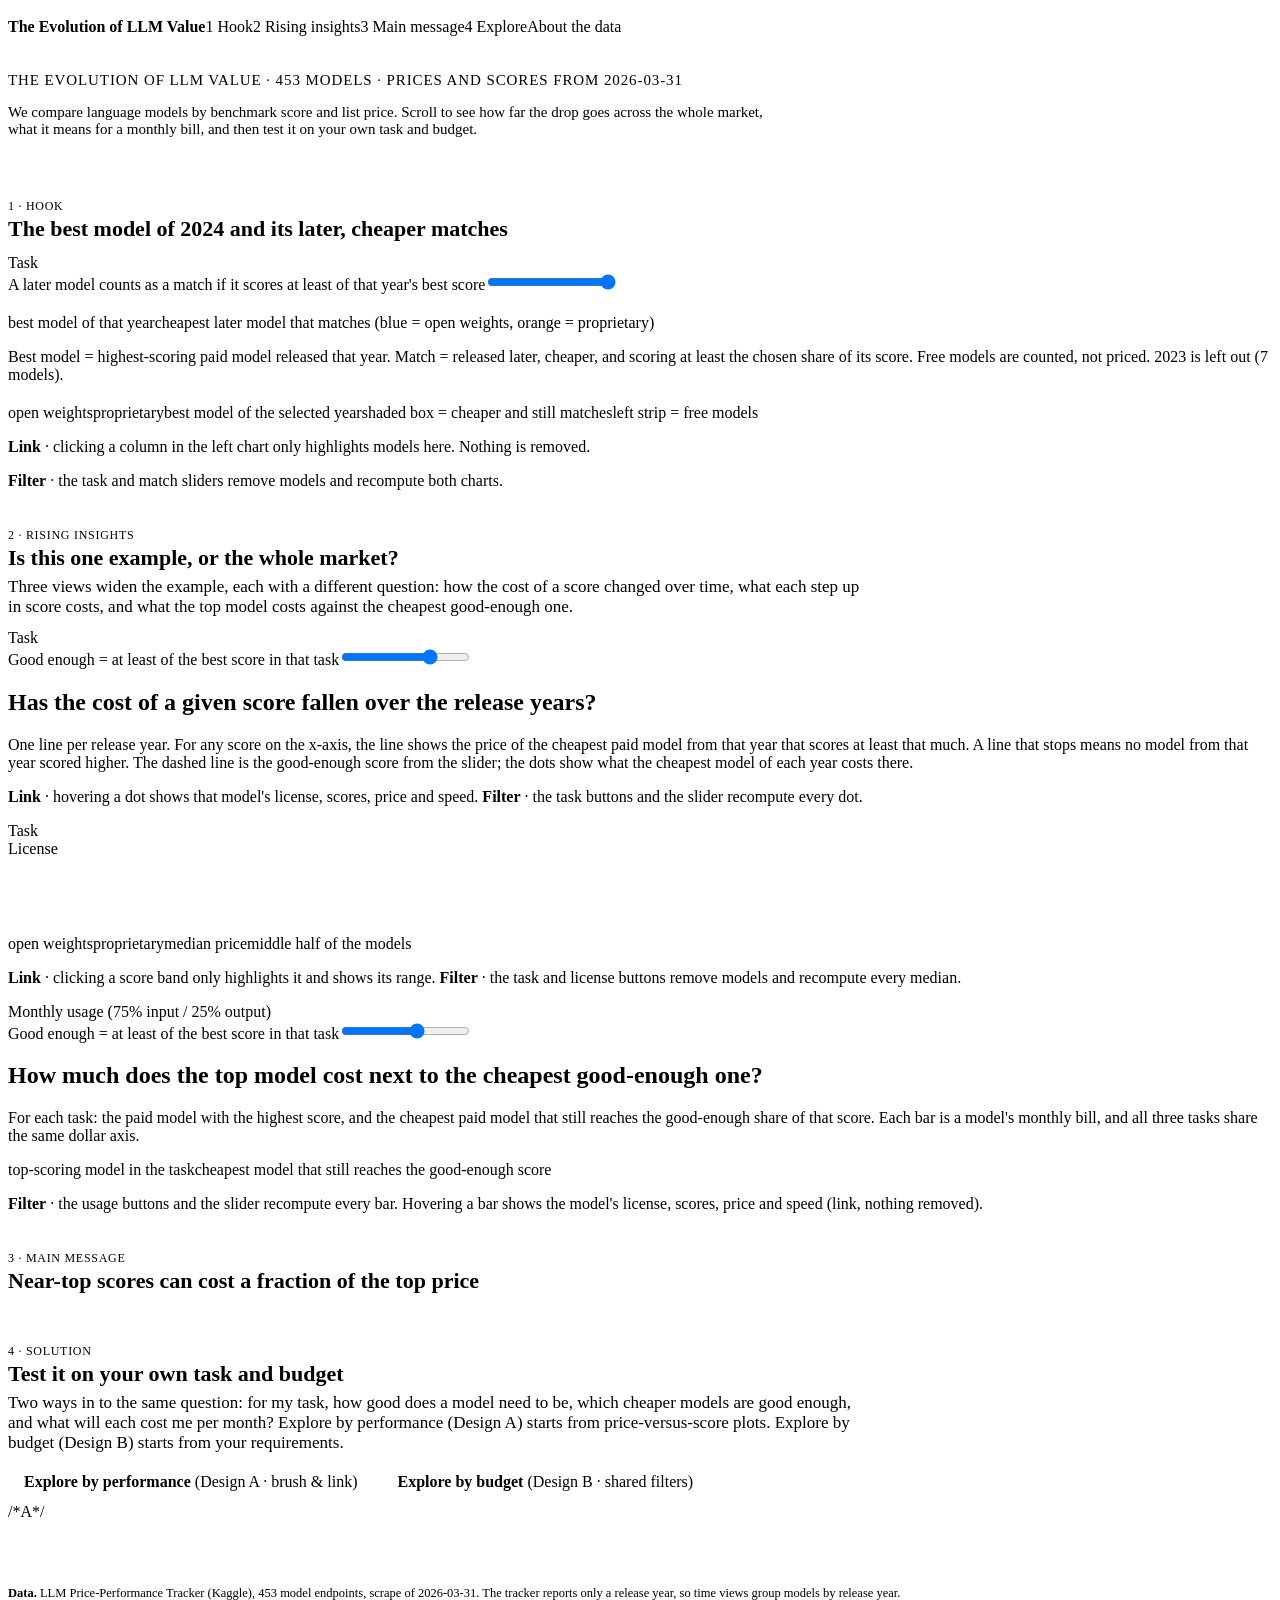
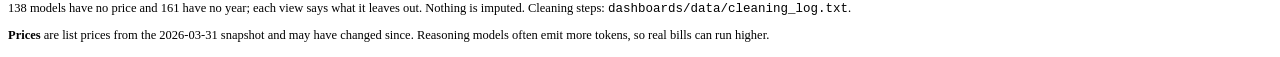
==== commit c75e1495: "refinement on the original drafts" ====
--- a/dashboards/src/index.html
+++ b/dashboards/src/index.html
@@ -66,8 +66,21 @@
 <section class="story" id="insights">
   <p class="step">2 · Rising insights</p>
   <h2>Is this one example, or the whole market?</h2>
-  <p class="big">Three views widen the example. The first two are interactive. The third is still a draft.</p>
+  <p class="big">Three views widen the example, each with a different question: how the cost of a score changed over time, what each step up in score costs, and what the top model costs against the cheapest good-enough one.</p>
   <section class="card">
+    <div class="controls">
+      <div class="grp"><span class="lab">Task</span><div class="seg" id="i3-task"></div></div>
+      <label class="grow"><span class="lab">Good enough = at least <b id="i3-pct-val"></b> of the best score in that task</span><input id="i3-pct" type="range" min="30" max="100" step="1" value="80"></label>
+    </div>
+    <h2>Has the cost of a given score fallen over the release years?</h2>
+    <p class="hint">One line per release year. For any score on the x-axis, the line shows the price of the cheapest paid model from that year that scores at least that much. A line that stops means no model from that year scored higher. The dashed line is the good-enough score from the slider; the dots show what the cheapest model of each year costs there.</p>
+    <p class="big" style="font-size:15px;margin:2px 0 8px" id="i3-take"></p>
+    <div id="i3-chart"></div>
+    <p class="coverage" id="i3-cov"></p>
+    <p class="explain link"><strong>Link</strong> · hovering a dot shows that model's license, scores, price and speed. <strong>Filter</strong> · the task buttons and the slider recompute every dot.</p>
+  </section>
+
+  <section class="card" style="margin-top:14px">
     <div class="controls">
       <div class="grp"><span class="lab">Task</span><div class="seg" id="i-task"></div></div>
       <div class="grp"><span class="lab">License</span><div class="seg" id="i-lic"></div></div>
@@ -86,16 +99,13 @@
       <div class="grp"><span class="lab">Monthly usage (75% input / 25% output)</span><div class="seg" id="i2-usage"></div></div>
       <label class="grow"><span class="lab">Good enough = at least <b id="i2-pct-val"></b> of the best score in that task</span><input id="i2-pct" type="range" min="50" max="100" step="1" value="80"></label>
     </div>
-    <h2>Top-scoring model vs cheapest good-enough model</h2>
+    <h2>How much does the top model cost next to the cheapest good-enough one?</h2>
     <p class="hint">For each task: the paid model with the highest score, and the cheapest paid model that still reaches the good-enough share of that score. Each bar is a model's monthly bill, and all three tasks share the same dollar axis.</p>
     <div id="i2-chart"></div>
     <div class="legend"><span><i class="sq" style="background:var(--role-top)"></i>top-scoring model in the task</span><span><i class="sq" style="background:var(--role-cheap)"></i>cheapest model that still reaches the good-enough score</span></div>
     <p class="coverage" id="i2-cov"></p>
     <p class="explain link"><strong>Filter</strong> · the usage buttons and the slider recompute every bar. Hovering a bar shows the model's license, scores, price and speed (link, nothing removed).</p>
   </section>
-  <div class="drafts two" style="margin-top:14px">
-    <figure><img src="img/draft-3-speed-vs-price.png" alt="Draft: speed against price"><figcaption><span class="tag">draft</span><b>Speed vs price.</b> Of 17 good-enough general models with a speed value, 7 run at 100 tokens/s or more. The cheapest runs at 46.</figcaption></figure>
-  </div>
 </section>
 
 <section class="story" id="message">
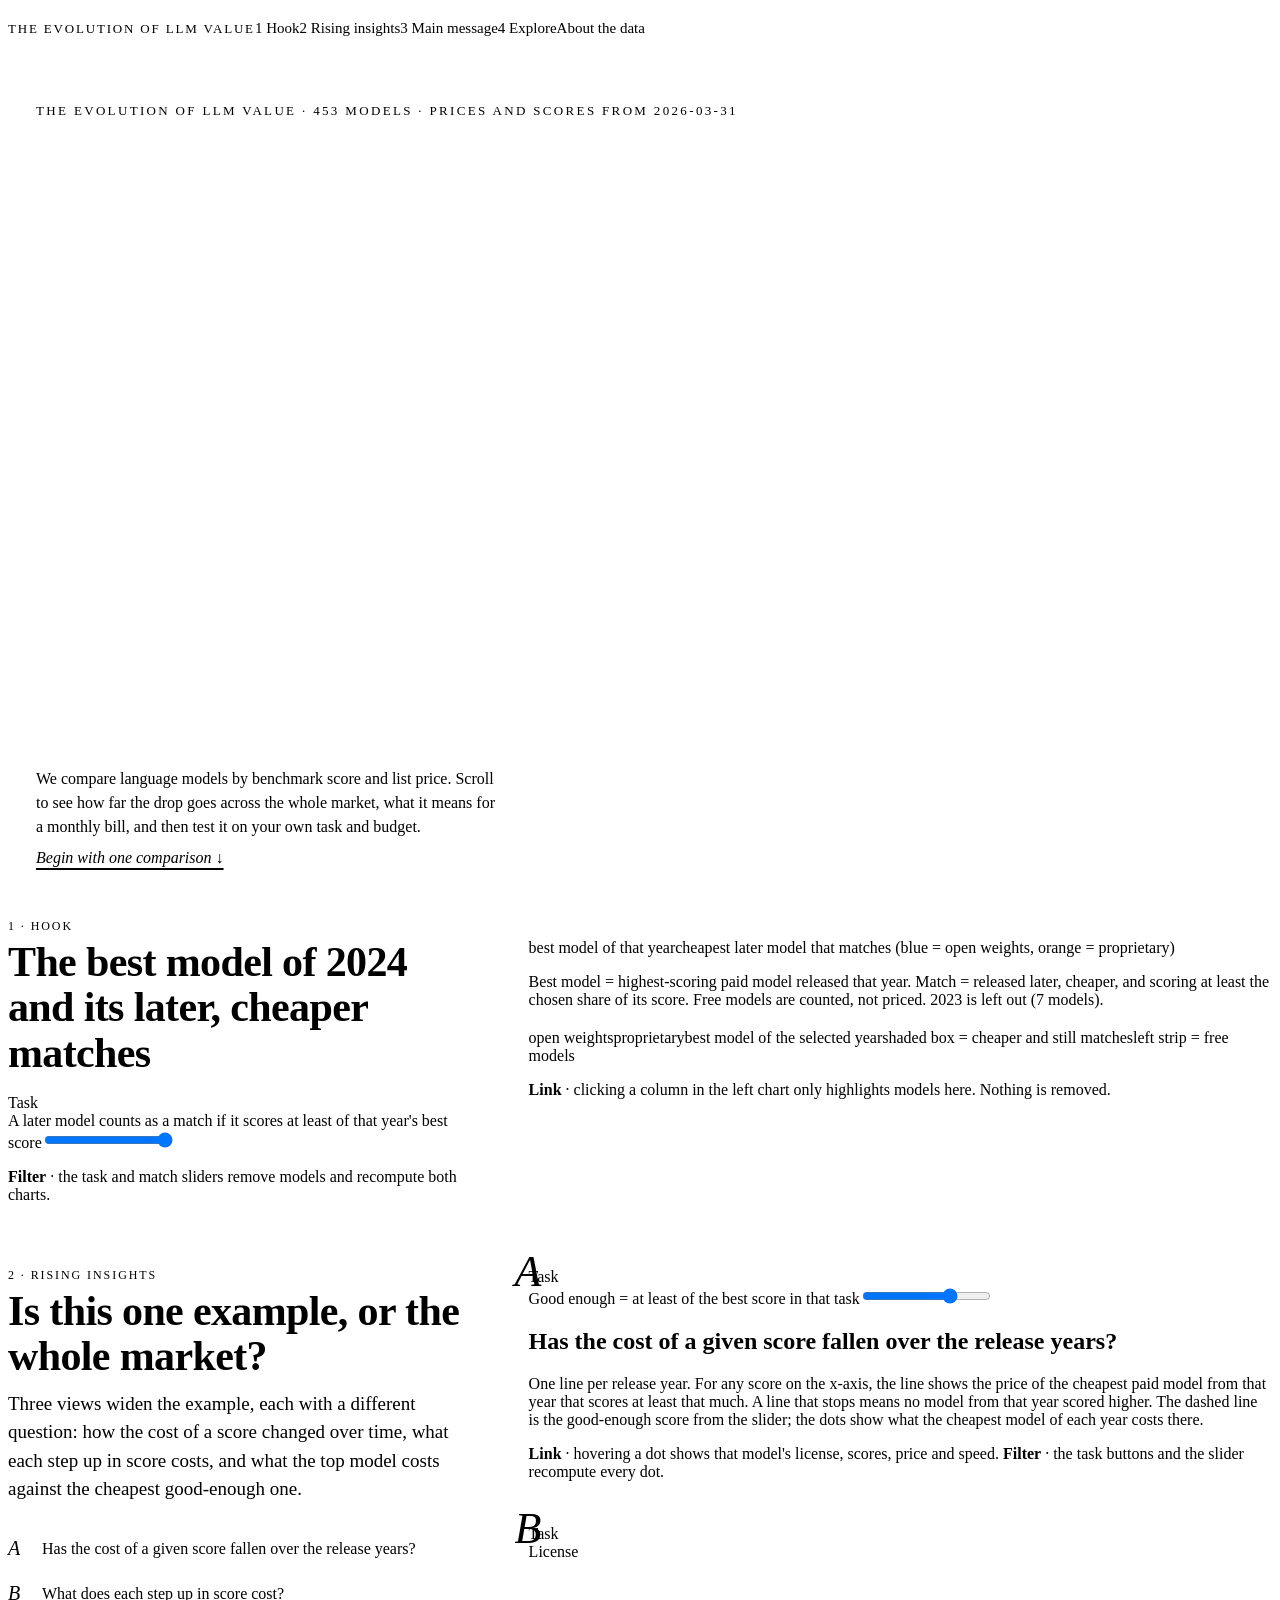
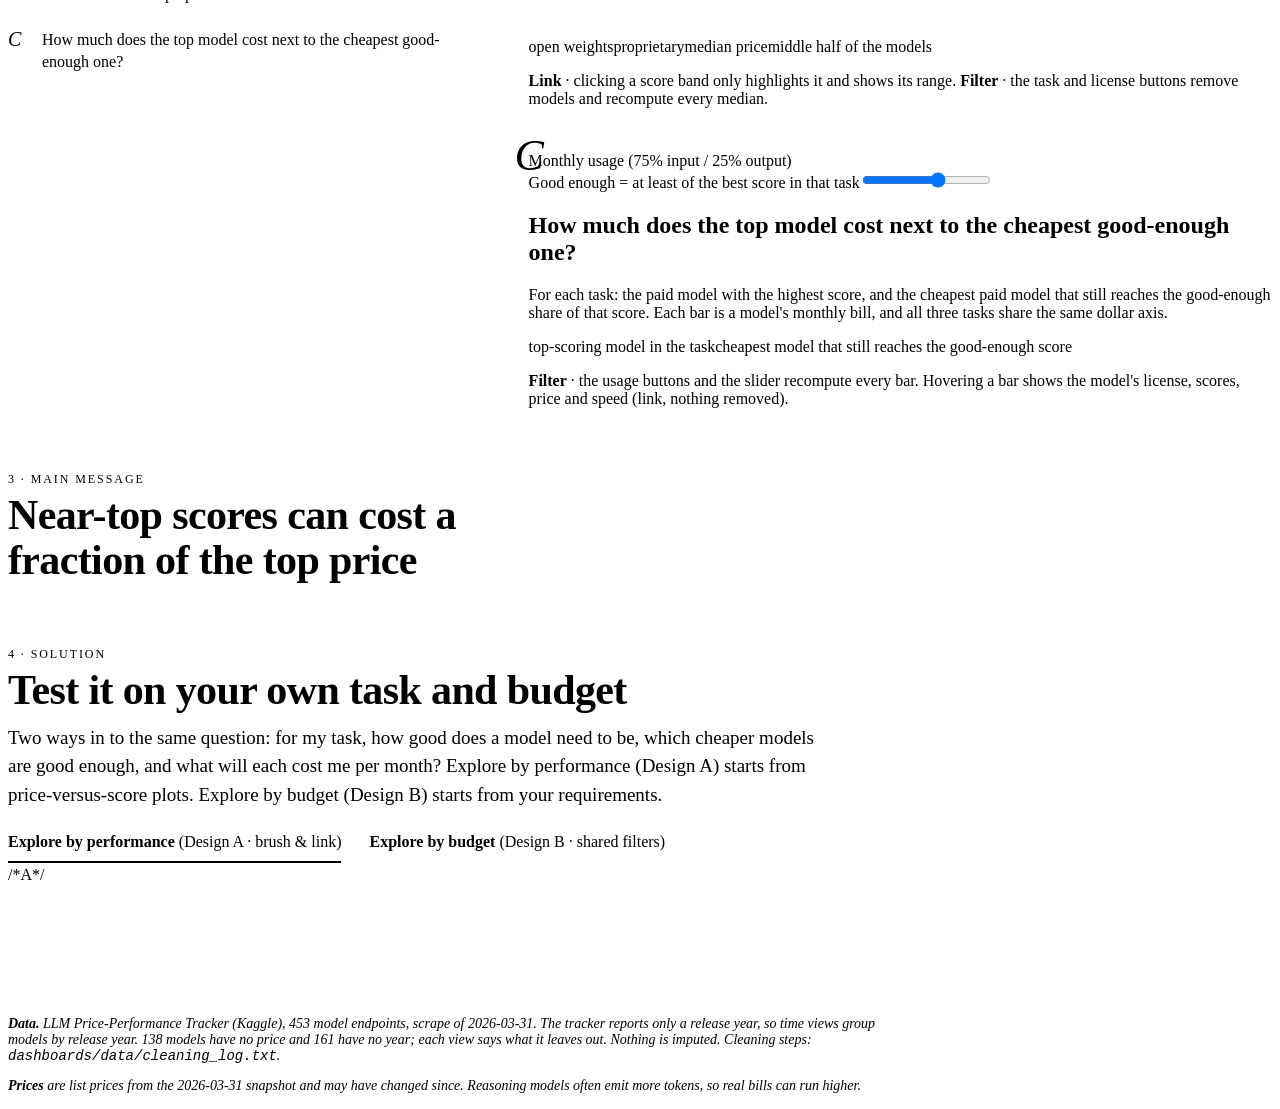
==== commit c5af0584: "Merge main (interactive rising insights) into hero-redesign Keeps the teammates' new content: insigh" ====
--- a/dashboards/src/index.html
+++ b/dashboards/src/index.html
@@ -2,50 +2,130 @@
 <html lang="en"><head><meta charset="utf-8"><meta name="viewport" content="width=device-width,initial-scale=1">
 <title>The Evolution of LLM Value</title>
 <style>/*CSS*/
-html { scroll-behavior: smooth; scroll-padding-top: 52px; }
-nav.top { position: sticky; top: 0; z-index: 5; background: var(--surface-0); border-bottom: 1px solid var(--border); margin: 0 -16px; padding: 10px 16px; gap: 20px; flex-wrap: wrap; }
-nav.top b { margin-right: auto; }
+html { scroll-behavior: smooth; scroll-padding-top: 60px; }
+.hero { min-height: calc(100vh - 52px); box-sizing: border-box; display: flex; flex-direction: column; }
+section.story { padding: 120px 0 40px; }
+/* split: the words stay pinned on the left while the evidence scrolls past on the right */
+.split { display: grid; grid-template-columns: minmax(0, 5fr) minmax(0, 8fr); gap: 56px; align-items: start; }
+.split > .txt { position: sticky; top: 84px; }
+.split > .txt .controls { margin-top: 18px; }
+.split > .vis { display: grid; gap: 28px; }
+#hook .layoutB { grid-template-columns: 1fr; gap: 28px; }
+#progress { position: absolute; left: 0; bottom: -1px; height: 2px; width: 100%; background: var(--emph); transform-origin: 0 50%; transform: scaleX(0); }
+nav.top a[aria-current] { color: var(--text-primary); text-decoration: underline; text-decoration-color: var(--emph); text-underline-offset: 6px; text-decoration-thickness: 1.5px; }
+.draft-index { list-style: none; padding: 0; margin: 22px 0 0; border-top: 1px solid var(--text-primary); }
+.draft-index a { display: grid; grid-template-columns: 34px 1fr; padding: 12px 0; border-bottom: 1px solid var(--border); color: var(--text-secondary); text-decoration: none; font-size: 16px; line-height: 1.35; transition: color .2s, padding .2s; }
+.draft-index a span { color: var(--emph); font-style: italic; font-size: 20px; line-height: 1; }
+.draft-index a:hover, .draft-index a.on { color: var(--text-primary); padding-left: 6px; }
+.insight-cards { display: grid; gap: 40px; }
+.insight-cards > .card { position: relative; transition: transform .35s cubic-bezier(.2,.7,.2,1), border-color .35s, box-shadow .35s; }
+.insight-cards > .card.on { transform: translateY(-4px); border-color: var(--text-primary); box-shadow: 0 14px 30px rgb(40 30 15 / .12); }
+.fig-n { position: absolute; left: -14px; top: -18px; font-size: 44px; font-style: italic; line-height: 1; color: var(--emph); }
+#message .stats { grid-template-columns: repeat(2, minmax(0, 1fr)); gap: 36px 32px; margin: 0; }
+#message .stat .n { font-size: clamp(56px, 6.4vw, 96px); }
+/* entrance: hidden only when JS is running and motion is welcome */
+.js-rv .rv { opacity: 0; transform: translateY(18px); transition: opacity .7s ease, transform .7s cubic-bezier(.2,.7,.2,1); }
+.js-rv .rv.in { opacity: 1; transform: none; }
+@media (max-width: 980px) { .split { grid-template-columns: 1fr; gap: 24px; } .split > .txt { position: static; } }
+@media (max-width: 760px) { html nav.top { flex-wrap: nowrap; overflow-x: auto; white-space: nowrap; gap: 18px; scrollbar-width: none; } nav.top b { display: none; } }
+@media (prefers-reduced-motion: reduce) { .js-rv .rv { opacity: 1; transform: none; transition: none; } }
+nav.top { position: sticky; top: 0; z-index: 5; background: var(--surface-0); border-bottom: 1px solid var(--text-primary); margin: 0 -16px; padding: 12px 16px 10px; gap: 22px; flex-wrap: wrap; font-size: 15px; }
+nav.top b { margin-right: auto; font-weight: 400; letter-spacing: .14em; text-transform: uppercase; font-size: 13px; }
 nav.top a { text-decoration: none; color: var(--text-secondary); }
-nav.top a:hover { color: var(--accent); }
-.hero { padding: 26px 0 8px; }
-.hero h1 { font-size: 30px; line-height: 1.15; margin: 4px 0 8px; max-width: 860px; }
-.hero p { max-width: 760px; color: var(--text-secondary); font-size: 15px; }
-section.story { margin-top: 38px; }
-.step { font-size: 12px; letter-spacing: .06em; text-transform: uppercase; color: var(--text-muted); margin: 0; }
-section.story > h2 { font-size: 22px; margin: 2px 0 6px; }
-.big { font-size: 17px; max-width: 860px; margin: 4px 0 12px; }
-.big b { color: var(--accent); }
-.drafts { display: grid; grid-template-columns: repeat(3, minmax(0,1fr)); gap: 12px; }
-.drafts figure { margin: 0; }
-.drafts img { width: 100%; height: auto; border-radius: 6px; border: 1px solid var(--border); background: #fff; }
-.drafts figcaption { font-size: 12.5px; color: var(--text-secondary); margin-top: 6px; }
-.tag { display: inline-block; font-size: 11px; padding: 1px 7px; border: 1px dashed var(--text-muted); border-radius: 10px; color: var(--text-muted); margin-right: 6px; }
-.drafts.two { grid-template-columns: minmax(0,1fr) minmax(0,1fr); }
+nav.top a:hover { color: var(--emph); }
+/* Hero: a poster drawn from the data (story.js heroBg). Its own paper palette, light and dark. */
+.hero { --paper: var(--surface-0); --ink: var(--text-primary); --ink-2: var(--text-secondary); --ink-3: var(--text-muted); --h-open: var(--open); --h-prop: var(--prop); --verm: var(--emph); --blend: multiply; }
+@media (prefers-color-scheme: dark) { :root:where(:not([data-theme="light"])) .hero { --blend: screen; } }
+:root[data-theme="dark"] .hero { --blend: screen; }
+body { overflow-x: clip; }
+.hero { position: relative; isolation: isolate; overflow: hidden; margin-inline: calc(50% - 50vw); padding: 56px max(16px, calc(50vw - 604px)) 28px;
+  justify-content: space-between !important; background: var(--paper); color: var(--ink); font-family: var(--serif); }
+#hero-bg { position: absolute; inset: 0; z-index: -1; width: 100%; height: 100%; }
+.hero-head { display: grid; grid-template-columns: minmax(0, 1fr) auto; align-items: start; gap: 32px; }
+.hero-kicker { font-size: 13px; letter-spacing: .18em; text-transform: uppercase; color: var(--ink-2); margin: 0 0 14px; }
+.hero h1 { font-family: var(--serif); font-weight: 400; font-size: clamp(36px, 4.6vw, 64px); line-height: 1.02; letter-spacing: -0.015em; margin: 0; max-width: 10em; color: var(--ink); }
+.hero h1 em { font-style: italic; color: var(--verm); }
+.hero-num { text-align: right; margin: 6px 0 0; }
+.hero-num .n { display: block; font-size: clamp(72px, 10vw, 156px); line-height: .82; letter-spacing: -0.04em; color: var(--verm); font-variant-numeric: lining-nums; }
+.hero-num .d { display: block; margin-top: 12px; font-size: 15px; font-style: italic; line-height: 1.45; color: var(--ink-2); }
+.hero-num .d b { font-style: normal; font-weight: 600; color: var(--ink); }
+.hero-foot { display: flex; justify-content: space-between; align-items: flex-end; gap: 32px; flex-wrap: wrap; }
+.hero-lede { max-width: 470px; font-size: 16px; line-height: 1.5; color: var(--ink-2); margin: 0 0 10px; }
+.hero-scroll { font-style: italic; font-size: 16px; color: var(--ink); text-decoration: underline; text-decoration-color: var(--verm); text-underline-offset: 5px; text-decoration-thickness: 1.5px; }
+.hero-scroll:hover { color: var(--verm); }
+.hero-cap { max-width: 440px; margin: 0; font-size: 12.5px; font-style: italic; line-height: 1.5; color: var(--ink-3); text-align: right; }
+#hero-bg text { font-family: var(--serif); }
+#hero-bg .h-rule line { stroke: var(--ink-3); stroke-opacity: .28; stroke-dasharray: 1 5; }
+#hero-bg .h-rule text { fill: var(--ink-3); font-size: 12px; font-style: italic; }
+#hero-bg .h-strokes { mix-blend-mode: var(--blend); }
+#hero-bg .h-strokes line { stroke-width: 1.1; stroke-linecap: round; opacity: .3; }
+#hero-bg .h-strokes line.hit { stroke-width: 2; opacity: .85; }
+#hero-bg .h-strokes .open { stroke: var(--h-open); fill: var(--h-open); }
+#hero-bg .h-strokes .prop { stroke: var(--h-prop); fill: var(--h-prop); }
+#hero-bg .h-base { stroke: var(--ink); stroke-width: 1.2; }
+#hero-bg .h-year text { fill: var(--ink-2); font-size: 15px; font-style: italic; }
+#hero-bg .h-ink path { fill: none; stroke: var(--ink); stroke-linecap: round; stroke-linejoin: round; }
+#hero-bg .h-ink .thick { stroke-width: 3.2; }
+#hero-bg .h-ink .thin { stroke-width: 1.1; opacity: .55; }
+#hero-bg .h-art { opacity: .36; }
+#hero-bg .h-note circle { fill: var(--paper); stroke: var(--verm); stroke-width: 2; }
+#hero-bg .h-note .flag circle { fill: var(--ink); stroke: var(--paper); stroke-width: 2; }
+#hero-bg .h-note .stem { stroke: var(--ink); stroke-width: 1.6; opacity: .7; }
+#hero-bg .h-note text { fill: var(--ink-2); font-size: 14px; paint-order: stroke; stroke: var(--paper); stroke-width: 5px; stroke-linejoin: round; }
+#hero-bg .h-note .k { font-size: 11px; letter-spacing: .14em; text-transform: uppercase; fill: var(--verm); }
+#hero-bg .h-note .nm { font-size: 15px; fill: var(--ink); }
+#hero-bg .h-note .sub { font-style: italic; }
+#hero-bg .h-probe line { stroke: var(--ink); stroke-width: 1; stroke-dasharray: 3 3; }
+#hero-bg .h-probe circle { fill: var(--verm); stroke: var(--paper); stroke-width: 2.5; }
+.hero-cap b { font-weight: 400; color: var(--ink-2); }
+@media (hover: hover) and (min-width: 761px) { .hero { cursor: crosshair; } .hero a { cursor: pointer; } }
+@media (max-width: 760px) { #hero-bg .h-note { opacity: .4; } .hero-head { grid-template-columns: 1fr; gap: 18px; } .hero-num { text-align: left; } .hero-cap { text-align: left; } }
+section.story { margin-top: 0; padding: 24px 0; }
+.step { font-size: 12px; letter-spacing: .16em; text-transform: uppercase; color: var(--emph); margin: 0 0 6px; }
+section.story > h2, .split > .txt > h2 { font-size: clamp(28px, 3.4vw, 42px); line-height: 1.08; letter-spacing: -0.015em; margin: 0 0 10px; max-width: 22em; }
+.big { font-size: 19px; line-height: 1.5; max-width: 820px; margin: 4px 0 16px; color: var(--text-secondary); }
+.big b { color: var(--text-primary); font-weight: 600; }
+.tag { display: inline-block; font: 10.5px/1.6 var(--sans); letter-spacing: .1em; text-transform: uppercase; padding: 0 6px; border: 1px solid var(--text-muted); border-radius: 2px; color: var(--text-muted); margin-right: 6px; }
 .stats { display: grid; grid-template-columns: repeat(4, minmax(0,1fr)); gap: 12px; margin: 12px 0; }
-.stat { background: var(--surface-1); border: 1px solid var(--border); border-radius: 10px; padding: 12px 14px; }
-.stat .n { font-size: 28px; font-weight: 700; color: var(--accent); line-height: 1.1; }
-.stat .d { font-size: 12.5px; color: var(--text-secondary); margin-top: 4px; }
-@media (max-width: 980px) { .drafts, .stats { grid-template-columns: 1fr 1fr; } }
-@media (max-width: 620px) { .drafts, .stats { grid-template-columns: 1fr; } }
+.stat { background: transparent; border: 0; border-top: 1px solid var(--text-primary); border-radius: 0; padding: 12px 2px 0; }
+.stat .n { font-size: clamp(40px, 4.6vw, 60px); font-weight: 400; color: var(--emph); line-height: 1; letter-spacing: -0.03em; }
+.stat .d { font-size: 14px; font-style: italic; color: var(--text-secondary); margin-top: 8px; }
+@media (max-width: 980px) { .stats { grid-template-columns: 1fr 1fr; } }
+@media (max-width: 620px) { .stats, #message .stats { grid-template-columns: 1fr; } }
 .tabs { display: flex; gap: 8px; margin: 10px 0 4px; flex-wrap: wrap; }
-.tabs button { font: inherit; padding: 8px 16px; border: 1px solid var(--border); border-radius: 10px; background: var(--surface-1); color: var(--text-secondary); cursor: pointer; }
+.tabs { gap: 28px !important; border-bottom: 1px solid var(--border); }
+.tabs button { font: inherit; font-size: 16px; padding: 8px 0 10px; border: 0; border-bottom: 2px solid transparent; margin-bottom: -1px; background: none; color: var(--text-secondary); cursor: pointer; }
 .tabs button b { color: var(--text-primary); }
-.tabs button[aria-selected=true] { border-color: var(--accent); box-shadow: 0 0 0 1px var(--accent); }
-.tabs button[aria-selected=true] b { color: var(--accent); }
+.tabs button[aria-selected=true] { border-bottom-color: var(--emph); }
+.tabs button[aria-selected=true] b { color: var(--emph); }
 .design[hidden] { display: none; }
 #h-sc .thr, #h-sc .thr-fill, #h-sc .thr-lab { display: none; }
-footer { margin-top: 40px; font-size: 12.5px; color: var(--text-muted); border-top: 1px solid var(--border); padding-top: 12px; max-width: 900px; }
+footer { margin-top: 80px; font-size: 14px; font-style: italic; color: var(--text-muted); border-top: 1px solid var(--text-primary); padding-top: 14px; max-width: 900px; }
 </style></head>
 <body><main>
-<nav class="top"><b>The Evolution of LLM Value</b><a href="#hook">1 Hook</a><a href="#insights">2 Rising insights</a><a href="#message">3 Main message</a><a href="#explore">4 Explore</a><a href="#about">About the data</a></nav>
-
-<header class="hero">
-  <p class="step">The Evolution of LLM Value · 453 models · prices and scores from 2026-03-31</p>
-  <h1 id="hero-h1"></h1>
-  <p>We compare language models by benchmark score and list price. Scroll to see how far the drop goes across the whole market, what it means for a monthly bill, and then test it on your own task and budget.</p>
+<nav class="top"><b>The Evolution of LLM Value</b><a href="#hook">1 Hook</a><a href="#insights">2 Rising insights</a><a href="#message">3 Main message</a><a href="#explore">4 Explore</a><a href="#about">About the data</a><span id="progress" aria-hidden="true"></span></nav>
+
+<header class="hero" id="hero">
+  <svg id="hero-bg" aria-hidden="true"></svg>
+  <div class="hero-head">
+    <div>
+      <p class="hero-kicker">The Evolution of LLM Value · 453 models · prices and scores from 2026-03-31</p>
+      <h1 id="hero-h1"></h1>
+    </div>
+    <p class="hero-num"><span class="n" id="hero-ratio"></span><span class="d" id="hero-sub"></span></p>
+  </div>
+  <div class="hero-foot">
+    <div>
+      <p class="hero-lede">We compare language models by benchmark score and list price. Scroll to see how far the drop goes across the whole market, what it means for a monthly bill, and then test it on your own task and budget.</p>
+      <a class="hero-scroll" href="#hook">Begin with one comparison ↓</a>
+    </div>
+    <p class="hero-cap" id="hero-cap"></p>
+  </div>
 </header>
 
 <section class="story" id="hook">
+ <div class="split">
+ <div class="txt">
   <p class="step">1 · Hook</p>
   <h2>The best model of 2024 and its later, cheaper matches</h2>
   <p class="big" id="hook-line"></p>
@@ -53,6 +133,9 @@
     <div class="grp"><span class="lab">Task</span><div class="seg" id="h-task"></div></div>
     <label class="grow"><span class="lab">A later model counts as a match if it scores at least <b id="h-pct-val"></b> of that year's best score</span><input id="h-pct" type="range" min="50" max="100" step="1" value="100"></label>
   </div>
+  <p class="explain"><strong>Filter</strong> · the task and match sliders remove models and recompute both charts.</p>
+ </div>
+ <div class="vis">
   <div class="layoutB">
     <section class="card"><h2 id="h-flag-title"></h2><p class="hint" id="h-flag-hint"></p><div id="h-flags"></div><div class="legend"><span><i class="blk"></i>best model of that year</span><span><i class="hol" style="border-color:var(--open)"></i><i class="hol" style="border-color:var(--prop)"></i>cheapest later model that matches (blue = open weights, orange = proprietary)</span></div><p class="coverage">Best model = highest-scoring paid model released that year. Match = released later, cheaper, and scoring at least the chosen share of its score. Free models are counted, not priced. 2023 is left out (7 models).</p></section>
     <section class="card"><h2 id="h-sc-title"></h2><p class="hint" id="h-sc-hint"></p><div id="h-sc"></div>
@@ -60,14 +143,24 @@
       <p class="coverage" id="h-cov"></p>
       <p class="explain link"><strong>Link</strong> · clicking a column in the left chart only highlights models here. Nothing is removed.</p></section>
   </div>
-  <p class="explain"><strong>Filter</strong> · the task and match sliders remove models and recompute both charts.</p>
+ </div>
+ </div>
 </section>
 
 <section class="story" id="insights">
+ <div class="split">
+ <div class="txt">
   <p class="step">2 · Rising insights</p>
   <h2>Is this one example, or the whole market?</h2>
   <p class="big">Three views widen the example, each with a different question: how the cost of a score changed over time, what each step up in score costs, and what the top model costs against the cheapest good-enough one.</p>
-  <section class="card">
+  <ol class="draft-index">
+    <li><a href="#c1" data-f="c1"><span>A</span>Has the cost of a given score fallen over the release years?</a></li>
+    <li><a href="#c2" data-f="c2"><span>B</span>What does each step up in score cost?</a></li>
+    <li><a href="#c3" data-f="c3"><span>C</span>How much does the top model cost next to the cheapest good-enough one?</a></li>
+  </ol>
+ </div>
+ <div class="vis insight-cards">
+  <section class="card" id="c1"><span class="fig-n">A</span>
     <div class="controls">
       <div class="grp"><span class="lab">Task</span><div class="seg" id="i3-task"></div></div>
       <label class="grow"><span class="lab">Good enough = at least <b id="i3-pct-val"></b> of the best score in that task</span><input id="i3-pct" type="range" min="30" max="100" step="1" value="80"></label>
@@ -80,7 +173,7 @@
     <p class="explain link"><strong>Link</strong> · hovering a dot shows that model's license, scores, price and speed. <strong>Filter</strong> · the task buttons and the slider recompute every dot.</p>
   </section>
 
-  <section class="card" style="margin-top:14px">
+  <section class="card" id="c2"><span class="fig-n">B</span>
     <div class="controls">
       <div class="grp"><span class="lab">Task</span><div class="seg" id="i-task"></div></div>
       <div class="grp"><span class="lab">License</span><div class="seg" id="i-lic"></div></div>
@@ -94,7 +187,7 @@
     <p class="coverage" id="i1-cov"></p>
     <p class="explain link"><strong>Link</strong> · clicking a score band only highlights it and shows its range. <strong>Filter</strong> · the task and license buttons remove models and recompute every median.</p>
   </section>
-  <section class="card" style="margin-top:14px">
+  <section class="card" id="c3"><span class="fig-n">C</span>
     <div class="controls">
       <div class="grp"><span class="lab">Monthly usage (75% input / 25% output)</span><div class="seg" id="i2-usage"></div></div>
       <label class="grow"><span class="lab">Good enough = at least <b id="i2-pct-val"></b> of the best score in that task</span><input id="i2-pct" type="range" min="50" max="100" step="1" value="80"></label>
@@ -106,14 +199,21 @@
     <p class="coverage" id="i2-cov"></p>
     <p class="explain link"><strong>Filter</strong> · the usage buttons and the slider recompute every bar. Hovering a bar shows the model's license, scores, price and speed (link, nothing removed).</p>
   </section>
-</section>
-
+ </div>
+ </div>
+</section>
 <section class="story" id="message">
+ <div class="split">
+ <div class="txt">
   <p class="step">3 · Main message</p>
   <h2>Near-top scores can cost a fraction of the top price</h2>
   <p class="big" id="msg-line"></p>
+  <p class="coverage" id="msg-cov"></p>
+ </div>
+ <div class="vis">
   <div class="stats" id="stats"></div>
-  <p class="coverage" id="msg-cov"></p>
+ </div>
+ </div>
 </section>
 
 <section class="story" id="explore">
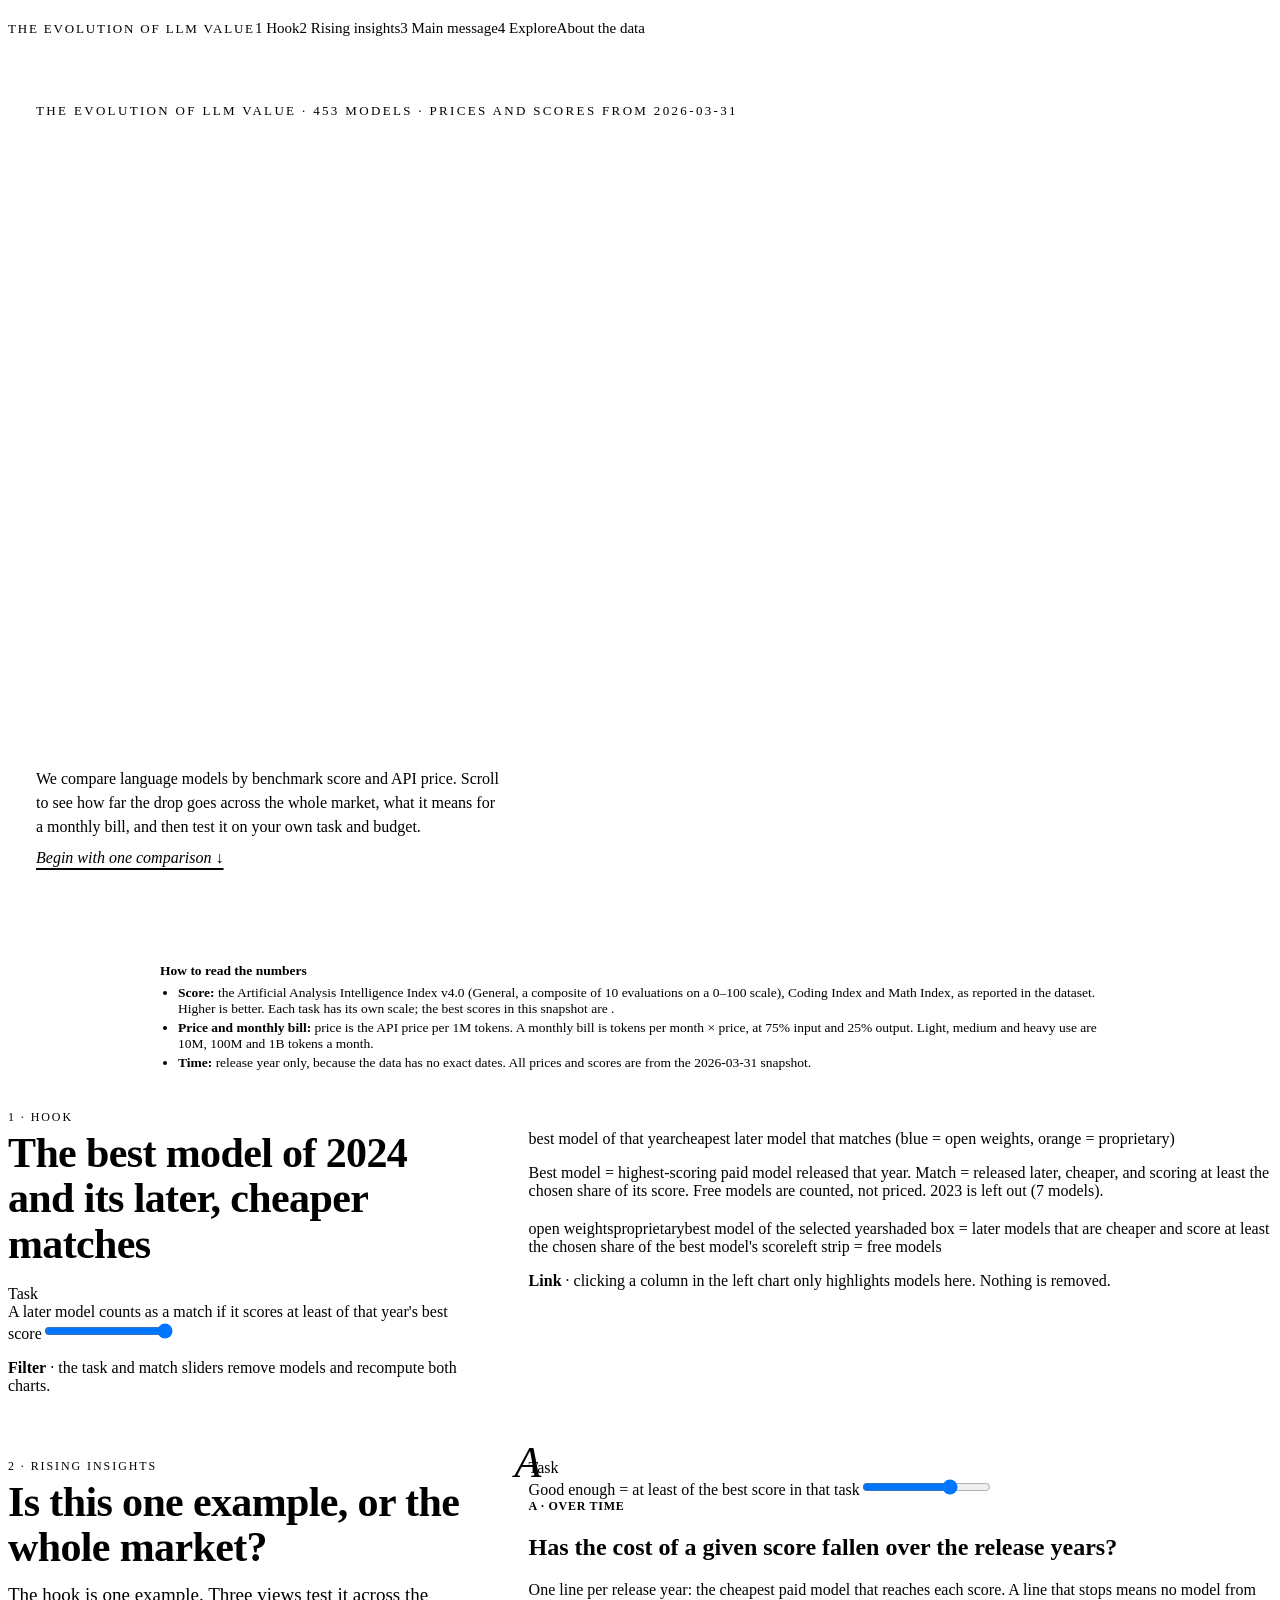
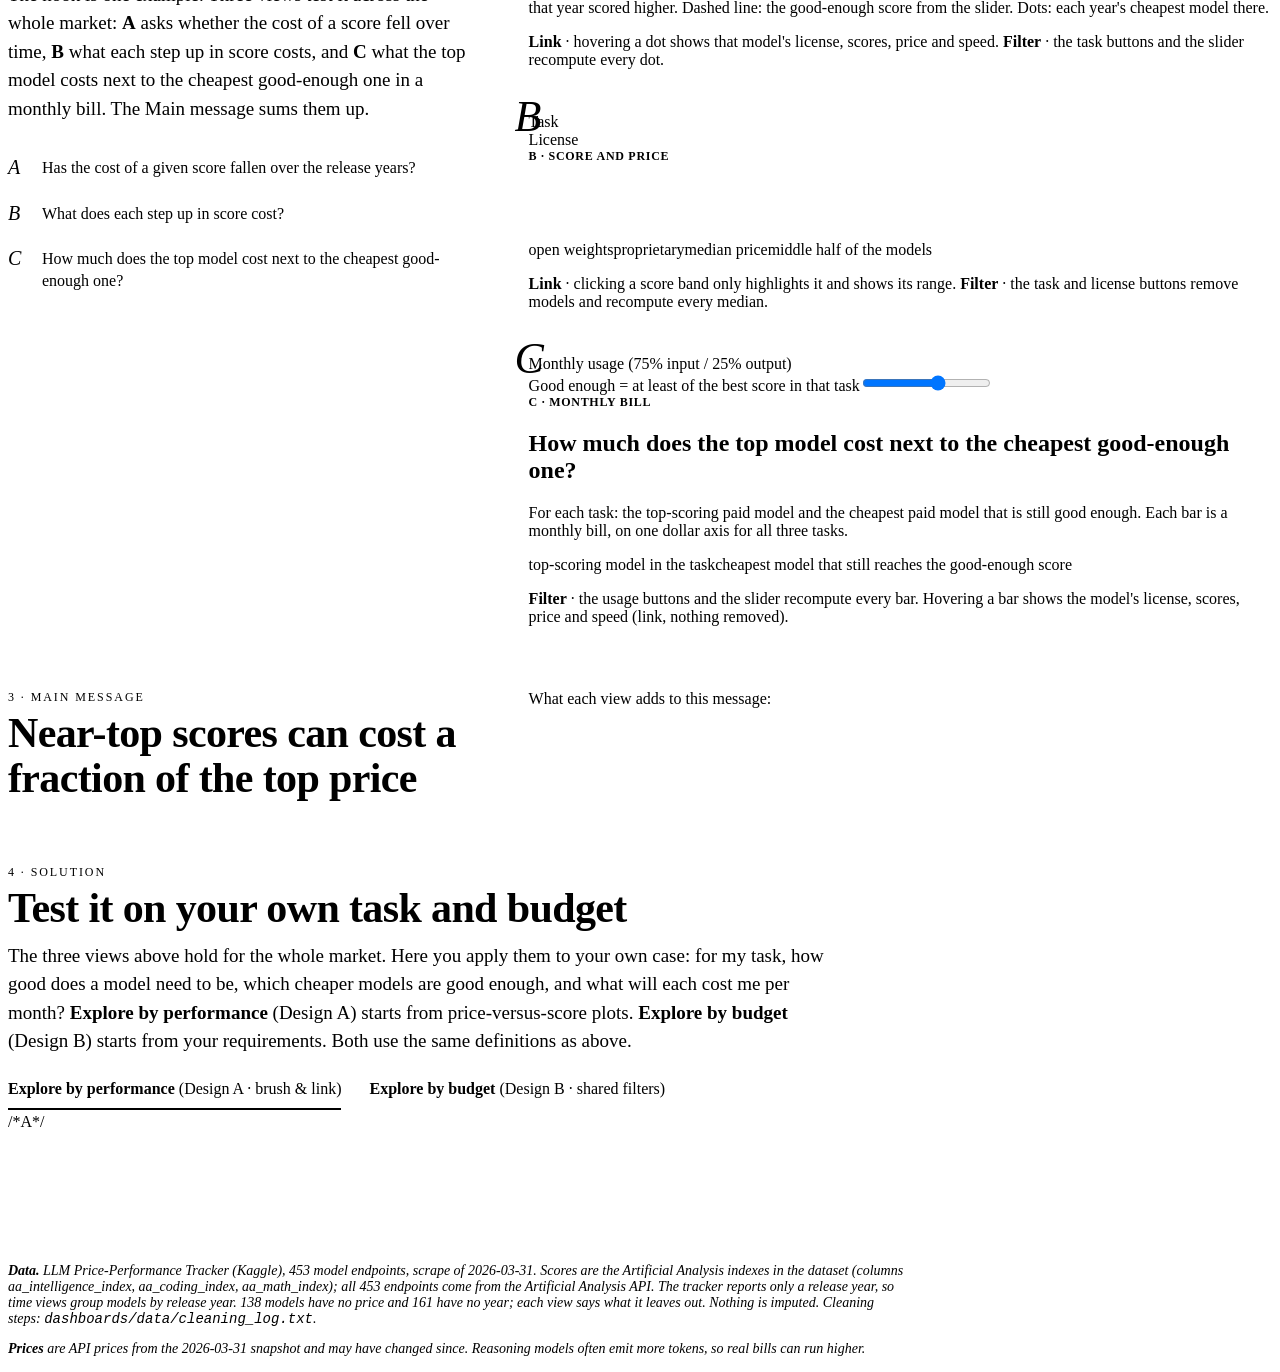
==== commit f7311600: "Think-aloud fixes: definitions, A/B/C signposts, bill explanation, API price wording" ====
--- a/dashboards/src/index.html
+++ b/dashboards/src/index.html
@@ -101,6 +101,14 @@
 .design[hidden] { display: none; }
 #h-sc .thr, #h-sc .thr-fill, #h-sc .thr-lab { display: none; }
 footer { margin-top: 80px; font-size: 14px; font-style: italic; color: var(--text-muted); border-top: 1px solid var(--text-primary); padding-top: 14px; max-width: 900px; }
+.defsbox { margin: 0 auto; max-width: 960px; font-size: 13.5px; padding: 12px 16px; }
+.defsbox ul { margin: 6px 0 0; padding-left: 18px; }
+.defsbox li { margin: 3px 0; color: var(--text-secondary); }
+.defsbox b { color: var(--text-primary); }
+.point { font-size: 12px; letter-spacing: .06em; text-transform: uppercase; color: var(--accent, var(--emph)); margin: 0 0 2px; font-weight: 600; }
+.points { display: grid; gap: 8px; margin: 12px 0 18px; padding: 0; list-style: none; }
+.points li { background: var(--surface-1); border: 1px solid var(--border); border-radius: 10px; padding: 10px 14px; font-size: 14.5px; }
+.points li b.tag { display: inline-block; margin: 0 0 4px; padding: 0; border: 0; }
 </style></head>
 <body><main>
 <nav class="top"><b>The Evolution of LLM Value</b><a href="#hook">1 Hook</a><a href="#insights">2 Rising insights</a><a href="#message">3 Main message</a><a href="#explore">4 Explore</a><a href="#about">About the data</a><span id="progress" aria-hidden="true"></span></nav>
@@ -116,12 +124,22 @@
   </div>
   <div class="hero-foot">
     <div>
-      <p class="hero-lede">We compare language models by benchmark score and list price. Scroll to see how far the drop goes across the whole market, what it means for a monthly bill, and then test it on your own task and budget.</p>
+      <p class="hero-lede">We compare language models by benchmark score and API price. Scroll to see how far the drop goes across the whole market, what it means for a monthly bill, and then test it on your own task and budget.</p>
       <a class="hero-scroll" href="#hook">Begin with one comparison ↓</a>
     </div>
     <p class="hero-cap" id="hero-cap"></p>
   </div>
 </header>
+
+<section id="defs" style="padding:56px 16px 0">
+  <div class="defsbox card"><b>How to read the numbers</b>
+    <ul>
+      <li><b>Score:</b> the Artificial Analysis Intelligence Index v4.0 (General, a composite of 10 evaluations on a 0–100 scale), Coding Index and Math Index, as reported in the dataset. Higher is better. Each task has its own scale; the best scores in this snapshot are <span id="def-best"></span>.</li>
+      <li><b>Price and monthly bill:</b> price is the API price per 1M tokens. A monthly bill is tokens per month × price, at 75% input and 25% output. Light, medium and heavy use are 10M, 100M and 1B tokens a month.</li>
+      <li><b>Time:</b> release year only, because the data has no exact dates. All prices and scores are from the 2026-03-31 snapshot.</li>
+    </ul>
+  </div>
+</section>
 
 <section class="story" id="hook">
  <div class="split">
@@ -139,7 +157,7 @@
   <div class="layoutB">
     <section class="card"><h2 id="h-flag-title"></h2><p class="hint" id="h-flag-hint"></p><div id="h-flags"></div><div class="legend"><span><i class="blk"></i>best model of that year</span><span><i class="hol" style="border-color:var(--open)"></i><i class="hol" style="border-color:var(--prop)"></i>cheapest later model that matches (blue = open weights, orange = proprietary)</span></div><p class="coverage">Best model = highest-scoring paid model released that year. Match = released later, cheaper, and scoring at least the chosen share of its score. Free models are counted, not priced. 2023 is left out (7 models).</p></section>
     <section class="card"><h2 id="h-sc-title"></h2><p class="hint" id="h-sc-hint"></p><div id="h-sc"></div>
-      <div class="legend"><span><i style="background:var(--open)"></i>open weights</span><span><i style="background:var(--prop)"></i>proprietary</span><span><i class="ringi"></i>best model of the selected year</span><span>shaded box = cheaper and still matches</span><span>left strip = free models</span></div>
+      <div class="legend"><span><i style="background:var(--open)"></i>open weights</span><span><i style="background:var(--prop)"></i>proprietary</span><span><i class="ringi"></i>best model of the selected year</span><span>shaded box = later models that are cheaper and score at least the chosen share of the best model's score</span><span>left strip = free models</span></div>
       <p class="coverage" id="h-cov"></p>
       <p class="explain link"><strong>Link</strong> · clicking a column in the left chart only highlights models here. Nothing is removed.</p></section>
   </div>
@@ -152,7 +170,7 @@
  <div class="txt">
   <p class="step">2 · Rising insights</p>
   <h2>Is this one example, or the whole market?</h2>
-  <p class="big">Three views widen the example, each with a different question: how the cost of a score changed over time, what each step up in score costs, and what the top model costs against the cheapest good-enough one.</p>
+  <p class="big">The hook is one example. Three views test it across the whole market: <b>A</b> asks whether the cost of a score fell over time, <b>B</b> what each step up in score costs, and <b>C</b> what the top model costs next to the cheapest good-enough one in a monthly bill. The Main message sums them up.</p>
   <ol class="draft-index">
     <li><a href="#c1" data-f="c1"><span>A</span>Has the cost of a given score fallen over the release years?</a></li>
     <li><a href="#c2" data-f="c2"><span>B</span>What does each step up in score cost?</a></li>
@@ -165,8 +183,9 @@
       <div class="grp"><span class="lab">Task</span><div class="seg" id="i3-task"></div></div>
       <label class="grow"><span class="lab">Good enough = at least <b id="i3-pct-val"></b> of the best score in that task</span><input id="i3-pct" type="range" min="30" max="100" step="1" value="80"></label>
     </div>
+    <p class="point">A · Over time</p>
     <h2>Has the cost of a given score fallen over the release years?</h2>
-    <p class="hint">One line per release year. For any score on the x-axis, the line shows the price of the cheapest paid model from that year that scores at least that much. A line that stops means no model from that year scored higher. The dashed line is the good-enough score from the slider; the dots show what the cheapest model of each year costs there.</p>
+    <p class="hint">One line per release year: the cheapest paid model that reaches each score. A line that stops means no model from that year scored higher. Dashed line: the good-enough score from the slider. Dots: each year's cheapest model there.</p>
     <p class="big" style="font-size:15px;margin:2px 0 8px" id="i3-take"></p>
     <div id="i3-chart"></div>
     <p class="coverage" id="i3-cov"></p>
@@ -178,6 +197,7 @@
       <div class="grp"><span class="lab">Task</span><div class="seg" id="i-task"></div></div>
       <div class="grp"><span class="lab">License</span><div class="seg" id="i-lic"></div></div>
     </div>
+    <p class="point">B · Score and price</p>
     <h2 id="i1-title"></h2>
     <p class="hint" id="i1-hint"></p>
     <p class="big" style="font-size:15px;margin:2px 0 8px" id="i1-take"></p>
@@ -192,8 +212,10 @@
       <div class="grp"><span class="lab">Monthly usage (75% input / 25% output)</span><div class="seg" id="i2-usage"></div></div>
       <label class="grow"><span class="lab">Good enough = at least <b id="i2-pct-val"></b> of the best score in that task</span><input id="i2-pct" type="range" min="50" max="100" step="1" value="80"></label>
     </div>
+    <p class="point">C · Monthly bill</p>
     <h2>How much does the top model cost next to the cheapest good-enough one?</h2>
-    <p class="hint">For each task: the paid model with the highest score, and the cheapest paid model that still reaches the good-enough share of that score. Each bar is a model's monthly bill, and all three tasks share the same dollar axis.</p>
+    <p class="hint">For each task: the top-scoring paid model and the cheapest paid model that is still good enough. Each bar is a monthly bill, on one dollar axis for all three tasks.</p>
+    <p class="big" style="font-size:15px;margin:2px 0 8px" id="i2-take"></p>
     <div id="i2-chart"></div>
     <div class="legend"><span><i class="sq" style="background:var(--role-top)"></i>top-scoring model in the task</span><span><i class="sq" style="background:var(--role-cheap)"></i>cheapest model that still reaches the good-enough score</span></div>
     <p class="coverage" id="i2-cov"></p>
@@ -211,6 +233,8 @@
   <p class="coverage" id="msg-cov"></p>
  </div>
  <div class="vis">
+  <p class="hint" style="margin:0">What each view adds to this message:</p>
+  <ul class="points" id="msg-points"></ul>
   <div class="stats" id="stats"></div>
  </div>
  </div>
@@ -219,7 +243,7 @@
 <section class="story" id="explore">
   <p class="step">4 · Solution</p>
   <h2>Test it on your own task and budget</h2>
-  <p class="big">Two ways in to the same question: for my task, how good does a model need to be, which cheaper models are good enough, and what will each cost me per month? Explore by performance (Design A) starts from price-versus-score plots. Explore by budget (Design B) starts from your requirements.</p>
+  <p class="big">The three views above hold for the whole market. Here you apply them to your own case: for my task, how good does a model need to be, which cheaper models are good enough, and what will each cost me per month? <b>Explore by performance</b> (Design A) starts from price-versus-score plots. <b>Explore by budget</b> (Design B) starts from your requirements. Both use the same definitions as above.</p>
   <div class="tabs" role="tablist">
     <button role="tab" id="tab-a" aria-selected="true"><b>Explore by performance</b> <span style="color:var(--text-muted)">(Design A · brush &amp; link)</span></button>
     <button role="tab" id="tab-b" aria-selected="false"><b>Explore by budget</b> <span style="color:var(--text-muted)">(Design B · shared filters)</span></button>
@@ -229,8 +253,8 @@
 </section>
 
 <footer id="about">
-  <p><b>Data.</b> LLM Price-Performance Tracker (Kaggle), 453 model endpoints, scrape of 2026-03-31. The tracker reports only a release year, so time views group models by release year. 138 models have no price and 161 have no year; each view says what it leaves out. Nothing is imputed. Cleaning steps: <code>dashboards/data/cleaning_log.txt</code>.</p>
-  <p><b>Prices</b> are list prices from the 2026-03-31 snapshot and may have changed since. Reasoning models often emit more tokens, so real bills can run higher.</p>
+  <p><b>Data.</b> LLM Price-Performance Tracker (Kaggle), 453 model endpoints, scrape of 2026-03-31. Scores are the Artificial Analysis indexes in the dataset (columns aa_intelligence_index, aa_coding_index, aa_math_index); all 453 endpoints come from the Artificial Analysis API. The tracker reports only a release year, so time views group models by release year. 138 models have no price and 161 have no year; each view says what it leaves out. Nothing is imputed. Cleaning steps: <code>dashboards/data/cleaning_log.txt</code>.</p>
+  <p><b>Prices</b> are API prices from the 2026-03-31 snapshot and may have changed since. Reasoning models often emit more tokens, so real bills can run higher.</p>
 </footer>
 </main>
 <script>/*D3*/</script>
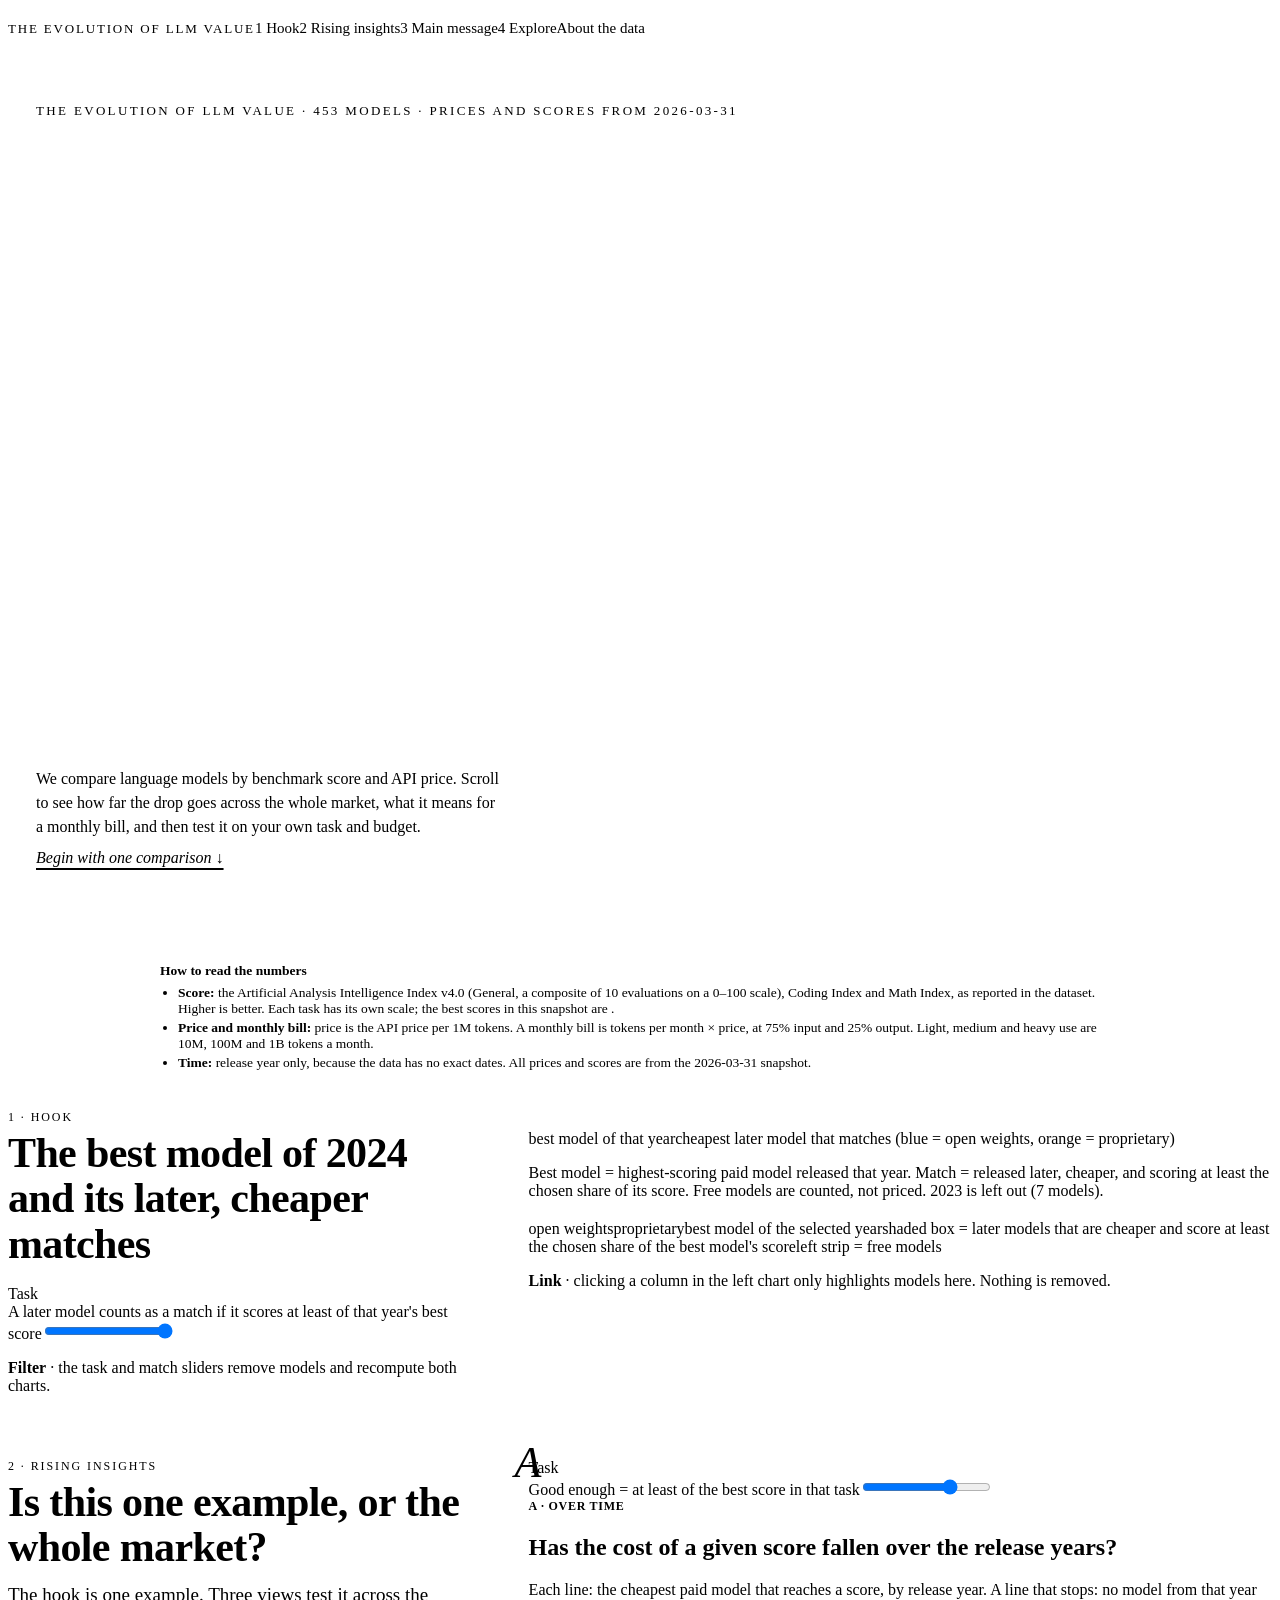
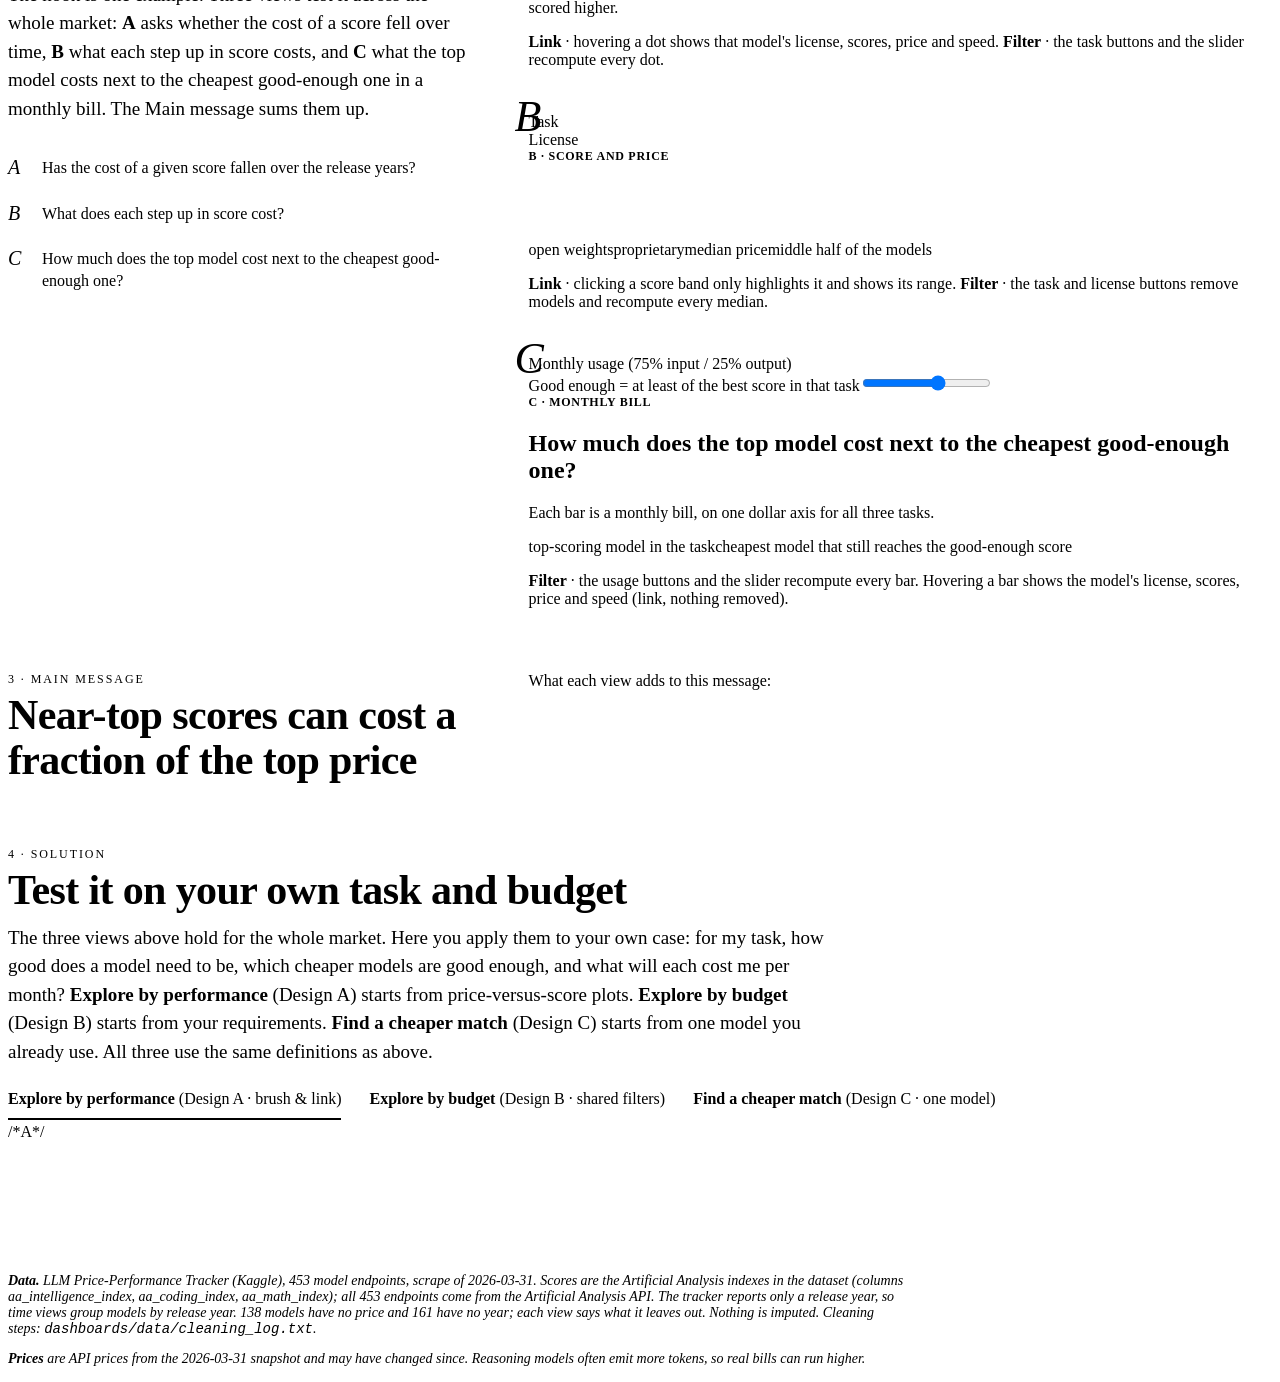
==== commit 07414478: "Prototype III: folded notes, transitions, keyboard access, Design C (find a cheaper match)" ====
--- a/dashboards/src/index.html
+++ b/dashboards/src/index.html
@@ -109,6 +109,8 @@
 .points { display: grid; gap: 8px; margin: 12px 0 18px; padding: 0; list-style: none; }
 .points li { background: var(--surface-1); border: 1px solid var(--border); border-radius: 10px; padding: 10px 14px; font-size: 14.5px; }
 .points li b.tag { display: inline-block; margin: 0 0 4px; padding: 0; border: 0; }
+.linkbtn { font: inherit; background: none; border: 0; padding: 0; color: var(--accent); text-decoration: underline; cursor: pointer; }
+#c-model { font: 14px var(--sans); padding: 5px 8px; background: var(--surface-1); color: var(--text-primary); border: 1px solid var(--border); border-radius: 3px; width: 100%; }
 </style></head>
 <body><main>
 <nav class="top"><b>The Evolution of LLM Value</b><a href="#hook">1 Hook</a><a href="#insights">2 Rising insights</a><a href="#message">3 Main message</a><a href="#explore">4 Explore</a><a href="#about">About the data</a><span id="progress" aria-hidden="true"></span></nav>
@@ -185,7 +187,7 @@
     </div>
     <p class="point">A · Over time</p>
     <h2>Has the cost of a given score fallen over the release years?</h2>
-    <p class="hint">One line per release year: the cheapest paid model that reaches each score. A line that stops means no model from that year scored higher. Dashed line: the good-enough score from the slider. Dots: each year's cheapest model there.</p>
+    <p class="hint">Each line: the cheapest paid model that reaches a score, by release year. A line that stops: no model from that year scored higher.</p>
     <p class="big" style="font-size:15px;margin:2px 0 8px" id="i3-take"></p>
     <div id="i3-chart"></div>
     <p class="coverage" id="i3-cov"></p>
@@ -214,7 +216,7 @@
     </div>
     <p class="point">C · Monthly bill</p>
     <h2>How much does the top model cost next to the cheapest good-enough one?</h2>
-    <p class="hint">For each task: the top-scoring paid model and the cheapest paid model that is still good enough. Each bar is a monthly bill, on one dollar axis for all three tasks.</p>
+    <p class="hint">Each bar is a monthly bill, on one dollar axis for all three tasks.</p>
     <p class="big" style="font-size:15px;margin:2px 0 8px" id="i2-take"></p>
     <div id="i2-chart"></div>
     <div class="legend"><span><i class="sq" style="background:var(--role-top)"></i>top-scoring model in the task</span><span><i class="sq" style="background:var(--role-cheap)"></i>cheapest model that still reaches the good-enough score</span></div>
@@ -243,13 +245,15 @@
 <section class="story" id="explore">
   <p class="step">4 · Solution</p>
   <h2>Test it on your own task and budget</h2>
-  <p class="big">The three views above hold for the whole market. Here you apply them to your own case: for my task, how good does a model need to be, which cheaper models are good enough, and what will each cost me per month? <b>Explore by performance</b> (Design A) starts from price-versus-score plots. <b>Explore by budget</b> (Design B) starts from your requirements. Both use the same definitions as above.</p>
+  <p class="big">The three views above hold for the whole market. Here you apply them to your own case: for my task, how good does a model need to be, which cheaper models are good enough, and what will each cost me per month? <b>Explore by performance</b> (Design A) starts from price-versus-score plots. <b>Explore by budget</b> (Design B) starts from your requirements. <b>Find a cheaper match</b> (Design C) starts from one model you already use. All three use the same definitions as above.</p>
   <div class="tabs" role="tablist">
     <button role="tab" id="tab-a" aria-selected="true"><b>Explore by performance</b> <span style="color:var(--text-muted)">(Design A · brush &amp; link)</span></button>
     <button role="tab" id="tab-b" aria-selected="false"><b>Explore by budget</b> <span style="color:var(--text-muted)">(Design B · shared filters)</span></button>
+    <button role="tab" id="tab-c" aria-selected="false"><b>Find a cheaper match</b> <span style="color:var(--text-muted)">(Design C · one model)</span></button>
   </div>
   <div class="design" id="design-a">/*A*/</div>
   <div class="design" id="design-b" hidden>/*B*/</div>
+  <div class="design" id="design-c" hidden>/*C*/</div>
 </section>
 
 <footer id="about">
@@ -263,13 +267,14 @@
 <script>/*COMMON*/</script>
 <script>/*APAGE*/</script>
 <script>/*BPAGE*/</script>
+<script>/*CPAGE*/</script>
 <script>/*STORY*/</script>
 <script>/*INSIGHTS*/</script>
 <script>
 (function(){
-  const show = (k) => { for (const x of ["a","b"]) { document.getElementById("design-"+x).hidden = x!==k; document.getElementById("tab-"+x).setAttribute("aria-selected", x===k); } };
-  document.getElementById("tab-a").onclick = () => show("a"); document.getElementById("tab-b").onclick = () => show("b");
-  const fromHash = () => { if (location.hash === "#a" || location.hash === "#b") { show(location.hash[1]); document.getElementById("explore").scrollIntoView(); } };
+  const show = (k) => { for (const x of ["a","b","c"]) { document.getElementById("design-"+x).hidden = x!==k; document.getElementById("tab-"+x).setAttribute("aria-selected", x===k); } };
+  document.getElementById("tab-a").onclick = () => show("a"); document.getElementById("tab-b").onclick = () => show("b"); document.getElementById("tab-c").onclick = () => show("c");
+  const fromHash = () => { if (location.hash === "#a" || location.hash === "#b" || location.hash === "#c") { show(location.hash[1]); document.getElementById("explore").scrollIntoView(); } };
   fromHash(); addEventListener("hashchange", fromHash);
 })();
 </script>
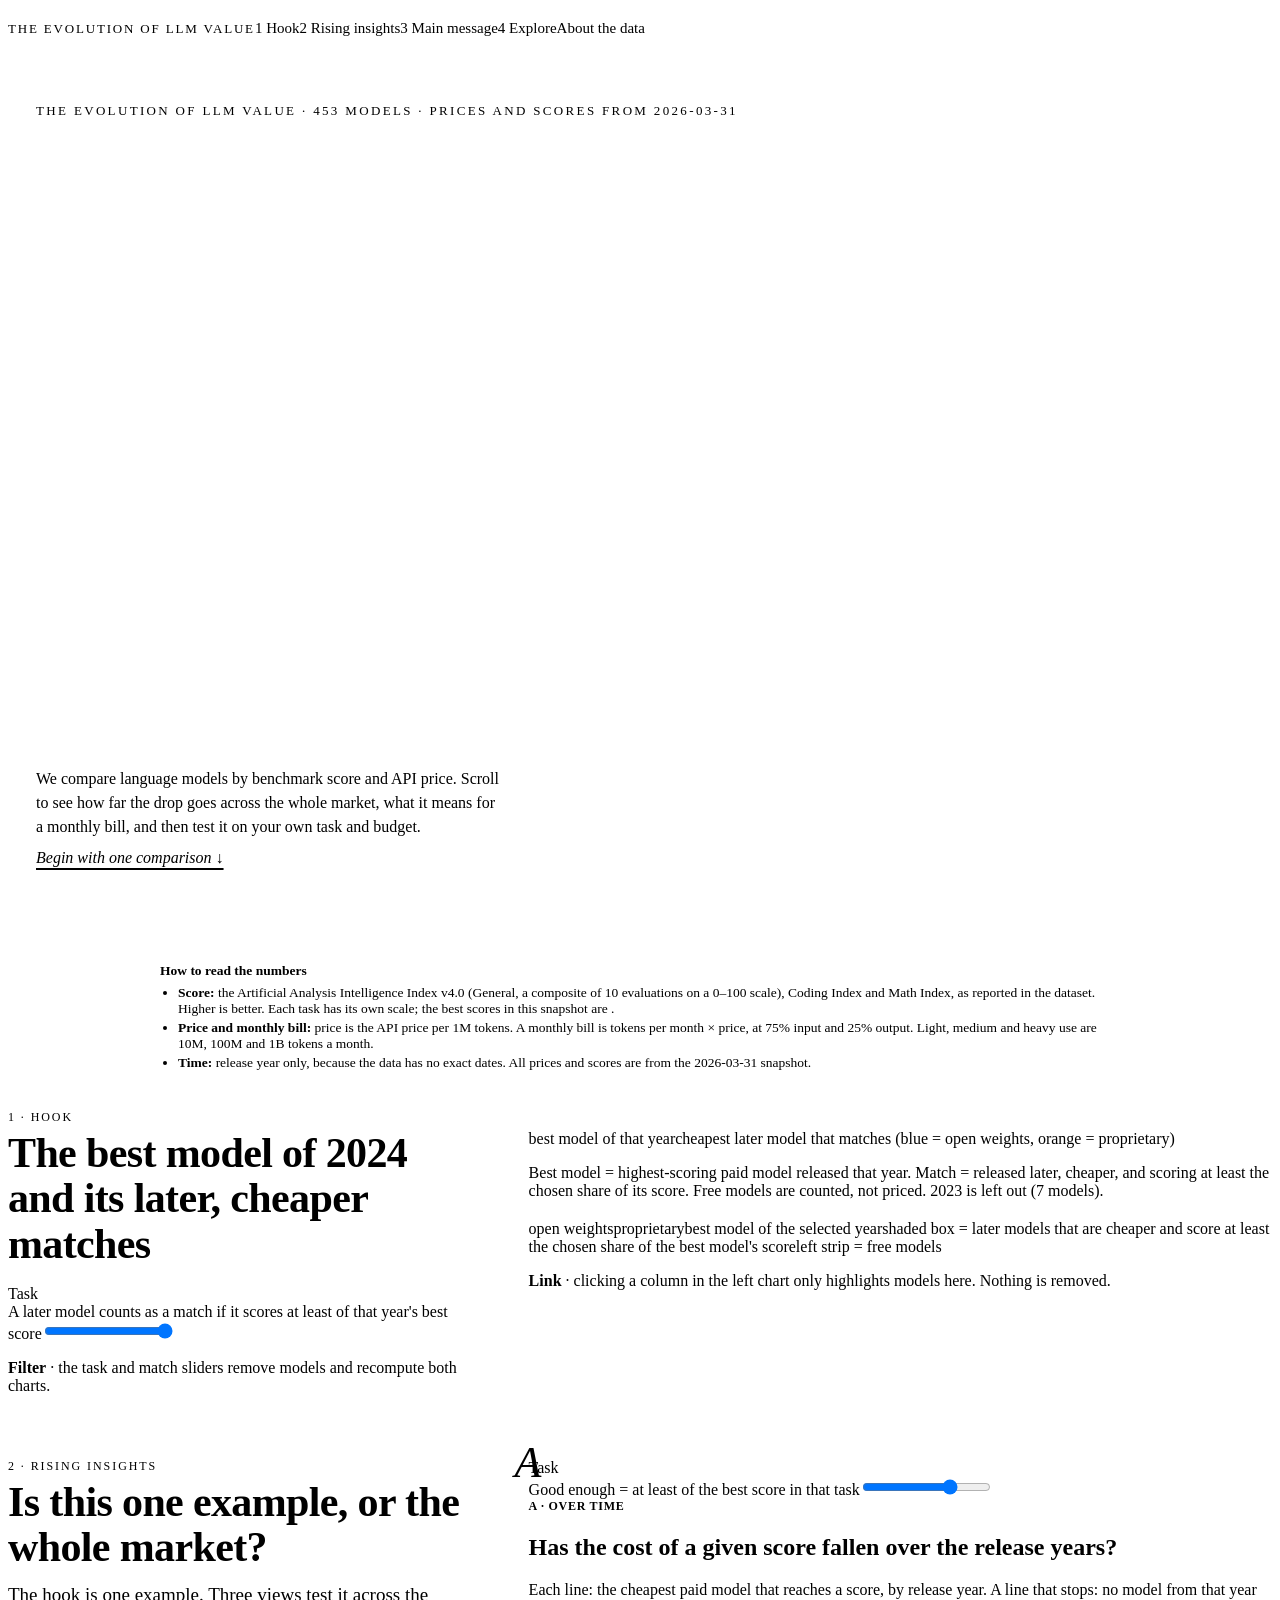
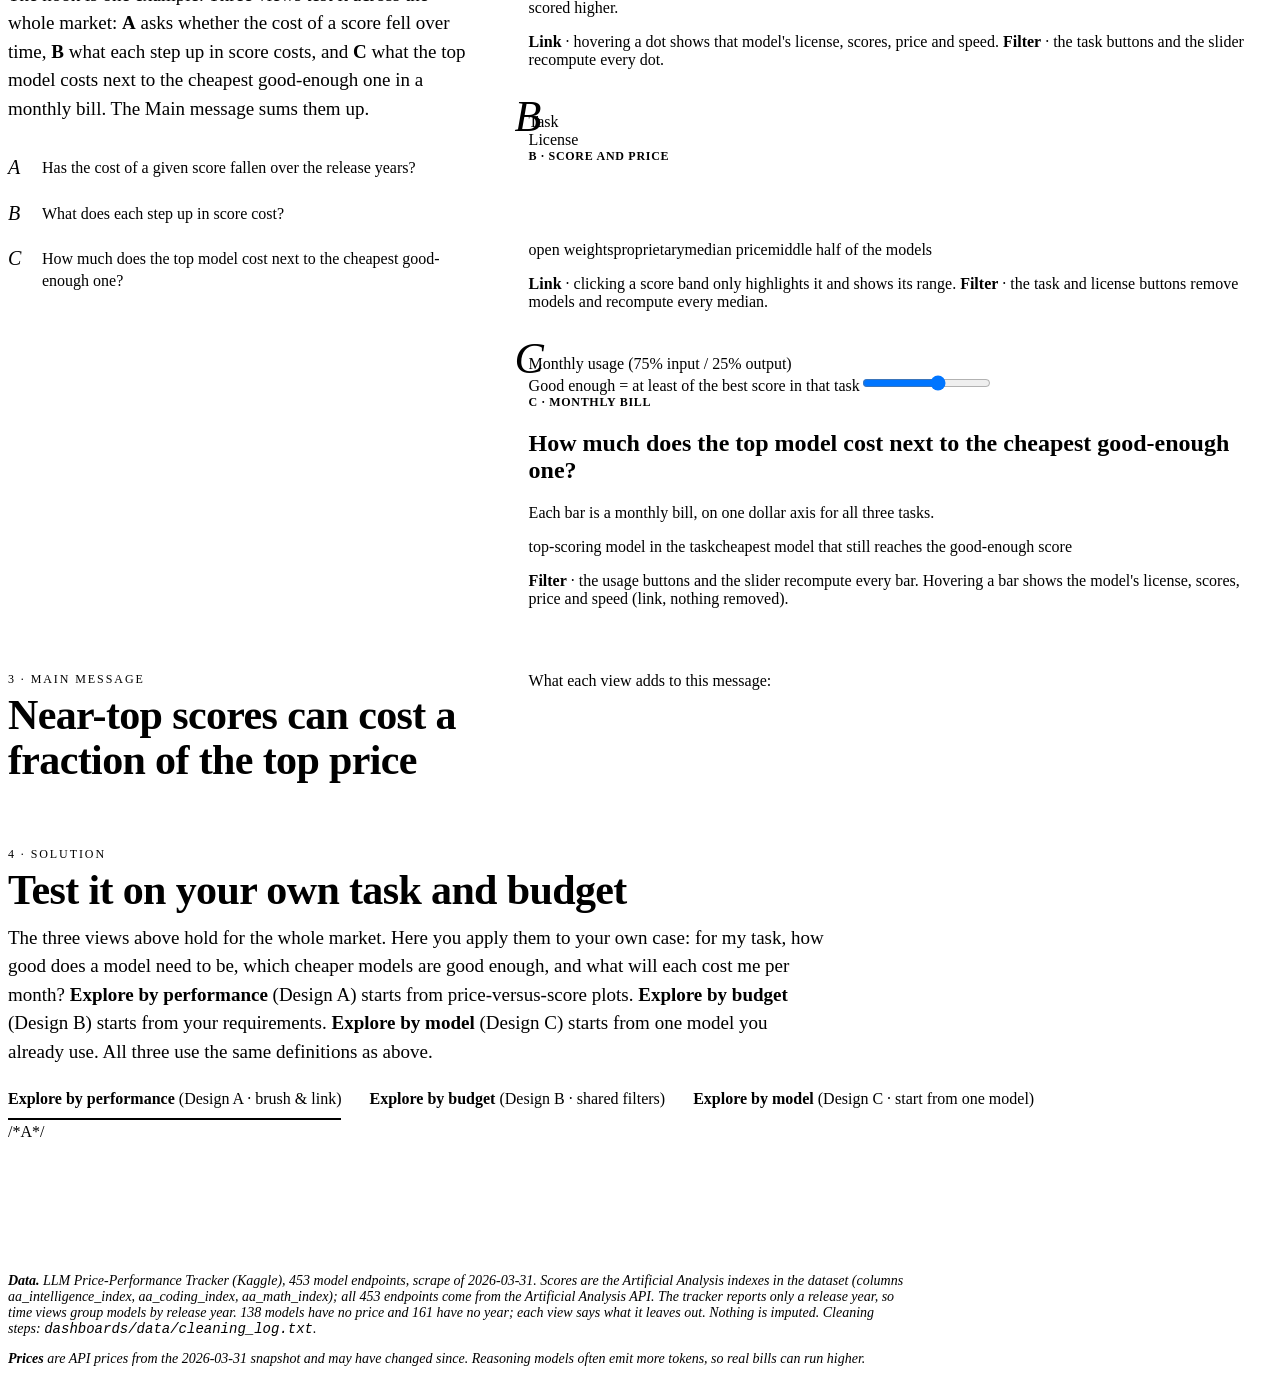
==== commit 72a0b35b: "Further revision for the Design C" ====
--- a/dashboards/src/index.html
+++ b/dashboards/src/index.html
@@ -245,11 +245,11 @@
 <section class="story" id="explore">
   <p class="step">4 · Solution</p>
   <h2>Test it on your own task and budget</h2>
-  <p class="big">The three views above hold for the whole market. Here you apply them to your own case: for my task, how good does a model need to be, which cheaper models are good enough, and what will each cost me per month? <b>Explore by performance</b> (Design A) starts from price-versus-score plots. <b>Explore by budget</b> (Design B) starts from your requirements. <b>Find a cheaper match</b> (Design C) starts from one model you already use. All three use the same definitions as above.</p>
+  <p class="big">The three views above hold for the whole market. Here you apply them to your own case: for my task, how good does a model need to be, which cheaper models are good enough, and what will each cost me per month? <b>Explore by performance</b> (Design A) starts from price-versus-score plots. <b>Explore by budget</b> (Design B) starts from your requirements. <b>Explore by model</b> (Design C) starts from one model you already use. All three use the same definitions as above.</p>
   <div class="tabs" role="tablist">
     <button role="tab" id="tab-a" aria-selected="true"><b>Explore by performance</b> <span style="color:var(--text-muted)">(Design A · brush &amp; link)</span></button>
     <button role="tab" id="tab-b" aria-selected="false"><b>Explore by budget</b> <span style="color:var(--text-muted)">(Design B · shared filters)</span></button>
-    <button role="tab" id="tab-c" aria-selected="false"><b>Find a cheaper match</b> <span style="color:var(--text-muted)">(Design C · one model)</span></button>
+    <button role="tab" id="tab-c" aria-selected="false"><b>Explore by model</b> <span style="color:var(--text-muted)">(Design C · start from one model)</span></button>
   </div>
   <div class="design" id="design-a">/*A*/</div>
   <div class="design" id="design-b" hidden>/*B*/</div>
